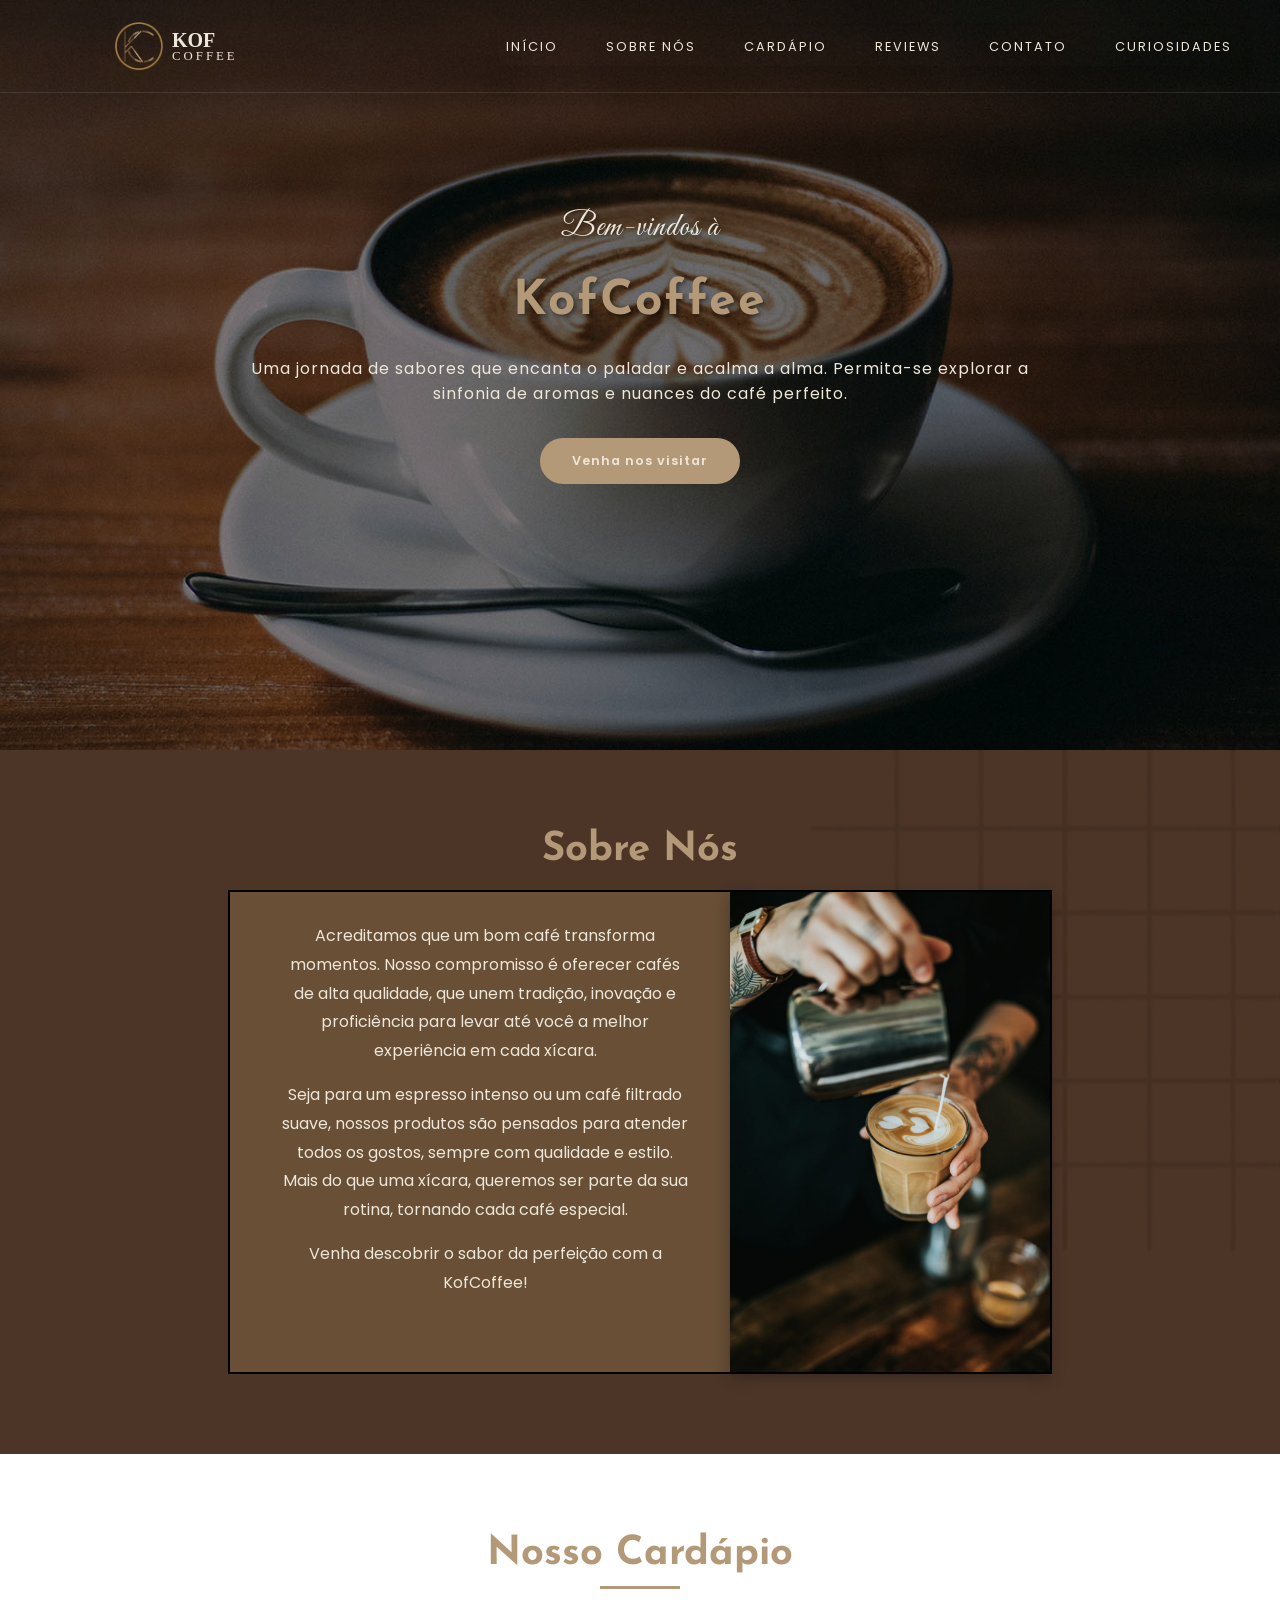
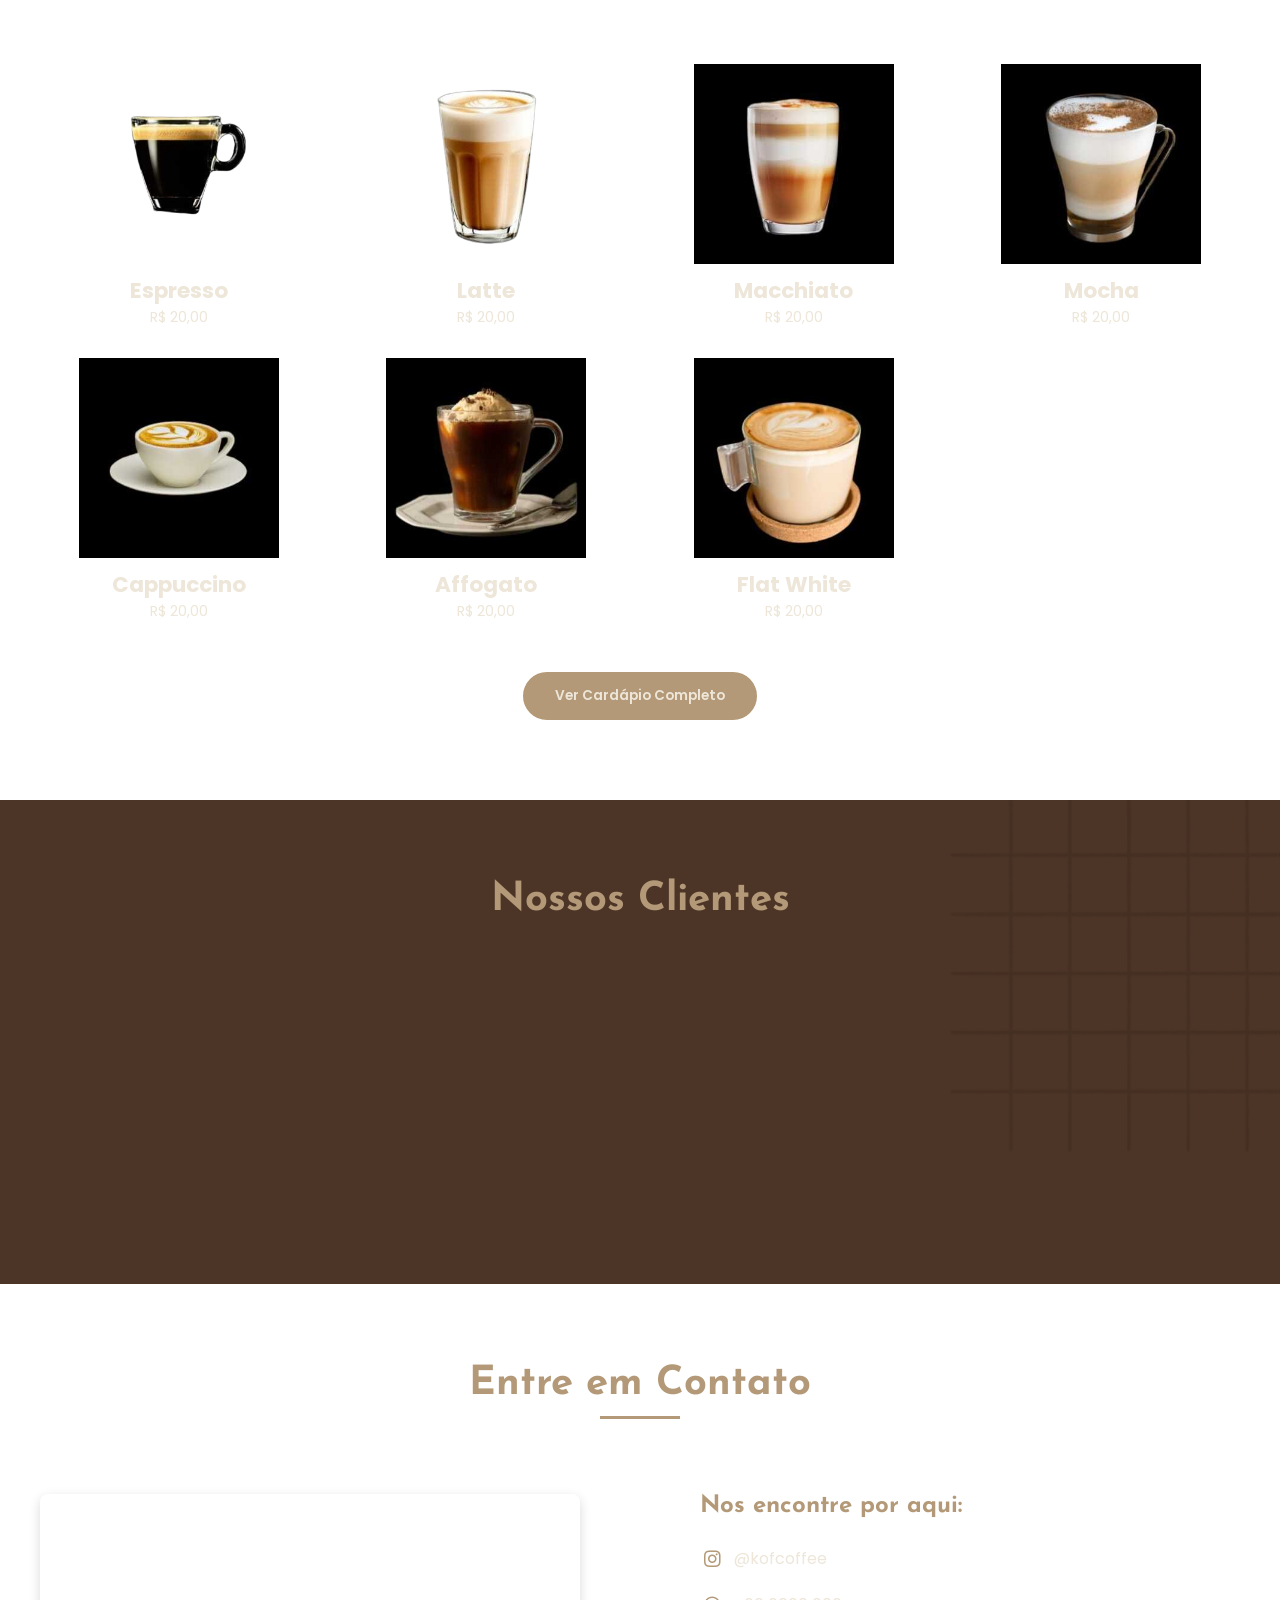
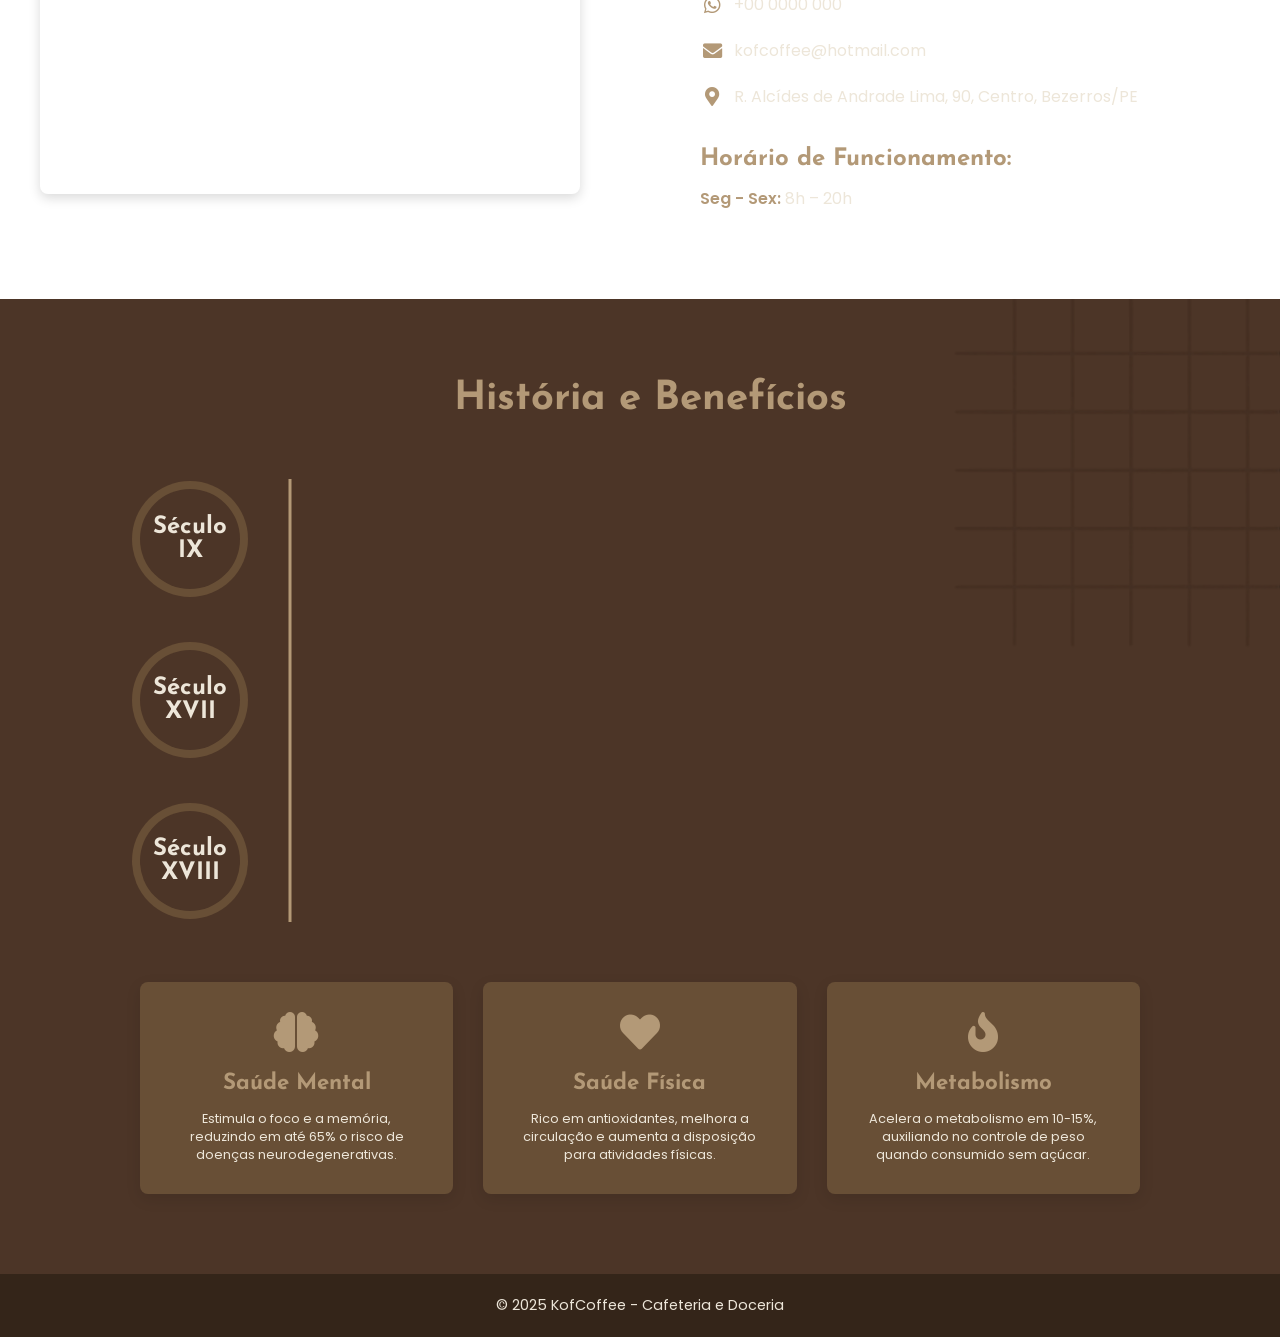
==== index.html @ 68733fdb "adicionando animações e testando imagens sem fundo no cardápio" ====
<!DOCTYPE html>
<html lang="pt-br">

<head>
    <meta charset="UTF-8">
    <meta name="viewport" content="width=device-width, initial-scale=1.0, shrink-to-fit=no">
    <meta name="description"
        content="Visite o KofCoffee e descubra cafés especiais, ambiente acolhedor e sabores únicos em cada xícara.">
    <title>KofCoffee</title>

    <link rel="stylesheet" href="assets/css/style.css">
    <link rel="shortcut icon" href="assets/img/favicon.ico" type="image/x-icon">

    <!-- fonts -->
    <link rel="preconnect" href="https://fonts.googleapis.com">
    <link rel="preconnect" href="https://fonts.gstatic.com" crossorigin>
    <link
        href="https://fonts.googleapis.com/css2?family=Great+Vibes&family=Josefin+Sans:ital,wght@0,100..700;1,100..700&family=Poppins:wght@300;400;500;600;700&display=swap"
        rel="stylesheet">

    <!-- Icones -->
    <link rel="stylesheet" href="https://cdnjs.cloudflare.com/ajax/libs/font-awesome/5.15.4/css/all.min.css">


</head>

<body>
    <header id="inicio">
        <nav class="navbar">
            <div class="container-menu">
                <div class="logo">
                    <a href="index.html">
                        <img src="assets/img/logo.png" alt="Logo KofCoffee">
                        <span class="texto-logo">
                            <strong>Kof</strong>
                            <small>Coffee</small>
                        </span>
                    </a>
                </div>

                <button class="menu-toggle">
                    <span></span>
                    <span></span>
                    <span></span>
                </button>

                <ul class="navbar-menu">
                    <li><a href="#inicio">Início</a></li>
                    <li><a href="#sobre">Sobre Nós</a></li>
                    <li><a href="#cardapio">Cardápio</a></li>
                    <li><a href="#depoimentos">Reviews</a></li>
                    <li><a href="#contato">Contato</a></li>
                    <li><a href="#curiosidades">Curiosidades</a></li>
                </ul>
            </div>
        </nav>

        <section class="welcome">
            <div class="welcome-content">
                <h1>Bem-vindos à <strong>KofCoffee</strong></h1>
                <p>Uma jornada de sabores que encanta o paladar e acalma a alma. Permita-se explorar a sinfonia de
                    aromas e nuances do café perfeito.</p>
                <a href="#contato" class="btn-visitar">Venha nos visitar</a>
            </div>
        </section>
    </header>

    <main>
        <section class="sobre" id="sobre">
            <h1>Sobre Nós</h1>
            <div class="sobre-container">
                <div class="sobre-texto">
                    <p>Acreditamos que um bom café transforma momentos. Nosso compromisso é oferecer cafés de alta qualidade, que unem tradição, inovação e proficiência para levar até você a melhor experiência em cada xícara.</p>

                    <p>Seja para um espresso intenso ou um café filtrado suave, nossos produtos são pensados para atender todos os gostos, sempre com qualidade e estilo. Mais do que uma xícara, queremos ser parte da sua rotina, tornando cada café especial.</p>
                    
                    <p>Venha descobrir o sabor da perfeição com a KofCoffee!</p>
                </div>
                <div class="sobre-imagem" data-anime="right">
                    <img src="assets/img/sobre.jpeg" alt="Café sendo servido">
                </div>
            </div>
        </section>

        <section class="cardapio" id="cardapio">
            <h1>Nosso Cardápio</h1>

            <div class="cardapio-container">
                <div class="item" data-anime="bottom">
                    <div class="item-img">
                        <img src="assets/img/espresso.png" alt="Espresso">
                    </div>
                    <div class="item-texto">
                        <h2>Espresso</h2>
                        <span class="preco">R$ 20,00</span>
                    </div>
                </div>

                <div class="item" data-anime="bottom">
                    <div class="item-img">
                        <img src="assets/img/latte.png" alt="Latte">
                    </div>
                    <div class="item-texto">
                        <h2>Latte</h2>
                        <span class="preco">R$ 20,00</span>
                    </div>
                </div>

                <div class="item" data-anime="bottom">
                    <div class="item-img">
                        <img src="assets/img/macchiato.jpeg" alt="Macchiato">
                    </div>
                    <div class="item-texto">
                        <h2>Macchiato</h2>
                        <span class="preco">R$ 20,00</span>
                    </div>
                </div>

                <div class="item" data-anime="bottom">
                    <div class="item-img">
                        <img src="assets/img/mocha.jpeg" alt="Mocha">
                    </div>
                    <div class="item-texto">
                        <h2>Mocha</h2>
                        <span class="preco">R$ 20,00</span>
                    </div>
                </div>

                <div class="item" data-anime="bottom">
                    <div class="item-img">
                        <img src="assets/img/cappuccino.jpeg" alt="Cappuccino">
                    </div>
                    <div class="item-texto">
                        <h2>Cappuccino</h2>
                        <span class="preco">R$ 20,00</span>
                    </div>
                </div>

                <div class="item" data-anime="bottom">
                    <div class="item-img">
                        <img src="assets/img/affogato.jpeg" alt="Affogato">
                    </div>
                    <div class="item-texto">
                        <h2>Affogato</h2>
                        <span class="preco">R$ 20,00</span>
                    </div>
                </div>

                <div class="item" data-anime="bottom">
                    <div class="item-img">
                        <img src="assets/img/flatWhite.jpeg" alt="Flat White">
                    </div>
                    <div class="item-texto">
                        <h2>Flat White</h2>
                        <span class="preco">R$ 20,00</span>
                    </div>
                </div>

                <div class="item" data-anime="bottom">
                    <div class="item-img">
                        <img src="assets/img/irish.jpeg" alt="Irish">
                    </div>
                    <div class="item-texto">
                        <h2>Irish</h2>
                        <span class="preco">R$ 20,00</span>
                    </div>
                </div>

            </div>
            
            <div class="ver-cardapio">
                <a href="Cardápio.pdf">Ver Cardápio Completo</a>
            </div>
        </section>

        <section class="depoimentos" id="depoimentos">
            <h1>Nossos Clientes</h1>

            <div class="depoimentos-container">
                <div class="card-depoimento" data-anime="left">
                    <p class="texto-depoimento">A Coffee Shop é meu lugar favorito para um bom café! Sempre com opções deliciosas. Recomendo muito!</p>
                    <span class="autor-depoimento">- Henrique</span>
                </div>

                <div class="card-depoimento" data-anime="left">
                    <p class="texto-depoimento">Atendimento sempre simpático e o café é simplesmente incrível. Perfeito para fazer uma pausa relaxante!</p>
                    <span class="autor-depoimento">- Dailson Ferreira</span>
                </div>

                <div class="card-depoimento" data-anime="left">
                    <p class="texto-depoimento">Café saboroso! O Cappuccino... nooooo é muito cremoso!!</p>
                    <span class="autor-depoimento">- Denilson Leite</span>
                </div>

            </div>
        </section>

        <section class="contato" id="contato">
            <h1>Entre em Contato</h1>

            <div class="contato-container">
                <div class="contato-mapa">

                    <iframe src="https://www.google.com/maps/embed?pb=!1m18!1m12!1m3!1d3948.6607227087275!2d-35.75556782618669!3d-8.236830382704266!2m3!1f0!2f0!3f0!3m2!1i1024!2i768!4f13.1!3m3!1m2!1s0x7aa253ac83d45f7%3A0x9d0a3a150b02a056!2sR.%20Alc%C3%ADdes%20de%20Andrade%20Lima%2C%2090%20-%20Centro%2C%20Bezerros%20-%20PE%2C%2055660-000!5e0!3m2!1spt-BR!2sbr!4v1745603758543!5m2!1spt-BR!2sbr" width="600" height="450" style="border:0;" allowfullscreen="" loading="lazy" referrerpolicy="no-referrer-when-downgrade"></iframe>
                </div>

                <div class="contato-info">
                    <h2>Nos encontre por aqui:</h2>
                    <div class="info-item">

                        <a href="https://instagram.com/kofcoffee" target="_blank">
                            <i class="fab fa-instagram"></i> @kofcoffee
                        </a>
                        <a href="https://wa.me/5591900000000" target="_blank">
                            <i class="fab fa-whatsapp"></i> +00 0000 000
                        </a>
                        <a href="mailto:kofcoffee@hotmail.com">
                            <i class="fas fa-envelope"></i> kofcoffee@hotmail.com
                        </a>
                        <a href="https://www.google.com/maps/place/R.+Alc%C3%ADdes+de+Andrade+Lima,+90+-+Centro,+Bezerros+-+PE,+55660-000/@-8.2368304,-35.7555678,17z/" target="_blank">
                            <i class="fas fa-map-marker-alt"></i> R. Alcídes de Andrade Lima, 90, Centro, Bezerros/PE
                        </a>
                    </div>

                    <div class="horario">
                        <h2>Horário de Funcionamento:</h2>
                        <p><strong>Seg - Sex:</strong> 8h – 20h</p>
                    </div>
                </div>
            </div>
        </section>

        <section class="curiosidades" id="curiosidades">
            <h1>História e Benefícios</h1>

            <div class="curiosidades-container">

                <div class="timeline">
                    <div class="momento">
                        <div class="ano">Século IX</div>
                        <div class="conteudo" data-anime="right">
                            <h2>Origem na Etiópia</h2>
                            <p>O café foi descoberto na Etiópia, onde começou sua jornada pelo mundo através do comércio com os árabes.</p>
                        </div>
                    </div>

                    <div class="momento">
                        <div class="ano">Século XVII</div>
                        <div class="conteudo" data-anime="right">
                            <h2>Expansão para Europa</h2>
                            <p>Após conquistar o mundo árabe, o café chegou à Europa onde se popularizou nas cafeterias.</p>
                        </div>
                    </div>

                    <div class="momento">
                        <div class="ano">Século XVIII</div>
                        <div class="conteudo" data-anime="right">
                            <h2>Chegada ao Brasil</h2>
                            <p>Tornou-se a base da economia brasileira durante o ciclo do café, moldando nossa história.</p>
                        </div>
                    </div>

                </div>

                <div class="beneficios">
                    <div class="beneficio-card">
                        <i class="fas fa-brain"></i>
                        <h2>Saúde Mental</h2>
                        <p>Estimula o foco e a memória, reduzindo em até 65% o risco de doenças neurodegenerativas.</p>
                    </div>

                    <div class="beneficio-card">
                        <i class="fas fa-heart"></i>
                        <h2>Saúde Física</h2>
                        <p>Rico em antioxidantes, melhora a circulação e aumenta a disposição para atividades físicas.</p>
                    </div>

                    <div class="beneficio-card">
                        <i class="fas fa-fire"></i>
                        <h2>Metabolismo</h2>
                        <p>Acelera o metabolismo em 10-15%, auxiliando no controle de peso quando consumido sem açúcar.</p>
                    </div>

                </div>

            </div>
        </section>
       
    </main>

    <footer>
        <div class="footer-container">
            <p>© 2025 KofCoffee - Cafeteria e Doceria</p>
        </div>
    </footer>

    <script src="assets/js/script.js"></script>
</body>

</html>
---- assets/css/style.css ----
:root {
    --cor-bg: #4C3527;
    --cor-bg2: #684f36;
    --cor-primaria: #ede6d9;
    --cor-secundaria: #b39977;

    --font-primaria: "Poppins", Arial, sans-serif;
    --font-secundaria: "Josefin Sans", sans-serif;
    --font-terciaria: "Great Vibes", cursive;

}


* {
    padding: 0;
    margin: 0;
    text-decoration: none;
    list-style: none;
}

html {
    scroll-behavior: smooth;
}

.navbar {
    position: fixed;
    top: 0;
    left: 0;
    width: 100vw;
    z-index: 1000;
    background-color: black;
    transition: all 0.3s ease;
    padding: 0.70rem 0;
}

.navbar.scrolled {
    background-color: #09070A !important;
    box-shadow: 0 2px 10px rgba(0, 0, 0, 0.1);
}

.logo {
    margin-left: 5vw;
}


.logo img {
    max-height: 50px;
    height: auto;
    width: auto;
    padding-left: 10px;
}

.logo a {
    display: flex;
    align-items: center;
    gap: 0.5rem;
    color: var(--cor-primaria);
    font-family: inherit;
}

.texto-logo {
    display: flex;
    flex-direction: column;
    line-height: 1;
    text-transform: uppercase;
}

.texto-logo strong {
    font-size: 1.25rem;
    font-weight: 600;
    color: var(--cor-primaria);
}

.texto-logo small {
    font-size: 0.80rem;
    font-weight: 300;
    letter-spacing: 3px;
}


.container-menu {
    max-width: 1200px;
    margin: 0 auto;
    display: flex;
    flex-wrap: wrap;
    align-items: center;
    justify-content: space-between;
    width: 100%;

}

.navbar-menu {
    display: none;
    flex-direction: column;
    gap: 1rem;
    width: 100%;
    justify-content: center;
    align-items: center;
    position: absolute;
    top: 100%;
    left: 0;
    background-color: #09070A;
    z-index: 1000;
    padding: 20px 0;
    margin-top: 0;
    box-shadow: 0 10px 15px rgba(0, 0, 0, 0.1);
    max-height: 0;
    overflow: hidden;
    transition: max-height 0.5s ease, opacity 0.3s ease;
    opacity: 0;
}

.navbar-menu a {
    padding: 8px;
    color: var(--cor-primaria);
    font-size: 0.80rem;
    font-weight: 400;
    transition: color 0.3s ease;
    font-family: var(--font-primaria);
    text-transform: uppercase;
    letter-spacing: 2px;
}

.navbar-menu li {
    padding-top: .5rem;
    padding-bottom: .5rem;
}

.navbar-menu a:hover {
    color: var(--cor-secundaria);
}


.navbar-menu.open {
    display: flex;
    padding-top: 15px;
    max-height: 500px;
    opacity: 1;
}

.menu-toggle {
    background: none;
    border: none;
    color: var(--cor-primaria);
    font-size: 1.5rem;
    cursor: pointer;
    display: block;
    z-index: 10;
    margin-right: 5vw;
    transition: transform 0.3s ease;
}

.menu-toggle span {
    display: block;
    width: 24px;
    height: 2px;
    margin: 5px 9px 5px 0px;
    background-color: var(--cor-primaria);
    transition: all 0.3s ease;
}



.menu-toggle.active {
    transform: rotate(90deg);
}


.menu-toggle.active span:nth-child(1) {
    transform: rotate(45deg) translate(5px, 5px);
}

.menu-toggle.active span:nth-child(2) {
    opacity: 0;
}

.menu-toggle.active span:nth-child(3) {
    transform: rotate(-45deg) translate(7px, -6px);
}




@media (min-width: 992px) {
    .navbar {
        background-color: transparent;
        border-bottom: 1px solid rgba(255, 255, 255, 0.1);
    }

    .navbar-menu {
        display: flex !important;
        flex-direction: row;
        gap: 2rem;
        margin-top: 0;
        width: auto;
        position: static;
        height: auto;
        background-color: transparent;
        opacity: 1;
        background-color: transparent;
    }

    .container-menu {
        flex-direction: row;
    }

    .logo img {
        padding: 10px 0px 10px 10px;
    }

    .menu-toggle {
        display: none;
    }

}






/* Header */


header {
    background: linear-gradient(rgba(0, 0, 0, 0.5), rgba(0, 0, 0, 0.5)), url(../img/header.jpg) no-repeat center 30%/cover;
    background-attachment: fixed;
    height: 100vh;
    max-height: 750px;
    position: relative;
    overflow: hidden;
}

.welcome {
    display: flex;
    flex: 1;
    align-items: center;
    justify-content: center;
    text-align: center;
    color: var(--cor-primaria);
    margin-top: 12rem;
    max-width: 100%;
    overflow-x: hidden;
}

.welcome-content {
    max-width: 800px;
    width: 100%;
    letter-spacing: 1px;
    padding: 0 20px;
}

.welcome h1 {
    font-size: 2rem;
    text-shadow: 2px 2px 4px rgba(0, 0, 0, 0.5);
    font-family: var(--font-terciaria);
    font-weight: 400;
}

.welcome h1 strong {
    display: block;
    font-size: 3rem;
    padding: 30px 0;
    font-family: var(--font-secundaria);
    font-weight: 700;
    letter-spacing: 2px;
    color: var(--cor-secundaria);
}

.welcome p {
    font-size: 0.8rem;
    font-family: var(--font-primaria);
    font-weight: 400;
    margin-bottom: 2rem;
}

.btn-visitar {
    display: inline-block;
    background-color: var(--cor-secundaria);
    color: var(--cor-primaria);
    padding: 12px 30px;
    border-radius: 30px;
    font-weight: 600;
    transition: all 0.3s;
    border: 2px solid var(--cor-secundaria);
    font-family: var(--font-primaria);
    font-size: 0.8rem;
}

.btn-visitar:hover {
    background-color: transparent;
}



@media (min-width: 992px) {
    .welcome {
        margin-top: 13rem;
    }

    .welcome p {
        font-size: 1rem;
    }
}





/* Sobre */


.sobre {
    background-color: var(--cor-bg);
    padding: 40px 0 0 0;
    position: relative;
    overflow: hidden;
}

.sobre::before {
    content: "";
    position: absolute;
    top: 0;
    right: 0;
    width: 100%;
    height: 30%;
    background: url(../img/bg-sob.png) no-repeat right top/contain;
    background-size: cover;
    opacity: 0.2;
    z-index: 0;
}

.sobre-container {
    width: 100%;
    margin: 0 auto;
    padding: 0;
    display: flex;
    flex-direction: column;
    position: relative;
    z-index: 1;
    background-color: var(--cor-bg2);
}

.sobre-texto {
    order: 2;
    padding: 30px 20px;
    color: var(--cor-primaria);
    text-align: start;
}

.sobre h1 {
    font-family: var(--font-secundaria);
    font-size: 2.5rem;
    color: var(--cor-secundaria);
    margin-bottom: 20px;
    text-align: start;
    padding-left: 20px;
}

.sobre-texto p {
    font-family: var(--font-primaria);
    line-height: 1.8;
    margin-bottom: 15px;
}

.sobre-imagem {
    order: 1;
    margin-bottom: 20px;
    width: 100vw;
    flex: 0 0 auto;
}

.sobre-imagem img {
    width: 100%;
    max-height: 200px;
    object-fit: cover;
    border-radius: 5px;
    display: block;
    box-shadow: 0 5px 15px rgba(0, 0, 0, 0.3);
}


@media (min-width: 768px) {
    .sobre {
        padding: 80px 0;
    }

    .sobre::before {
        width: 70%;
        height: 100%;
    }

    .sobre-container {
        max-width: 800px;
        min-height: 400px;
        padding: 0 0 0 20px;
        flex-direction: row;
        align-items: stretch;
        border: 2px solid black;
    }

    .sobre-texto {
        flex: 1;
        order: initial;
        padding: 30px;
        padding-right: 40px;
        text-align: center;
    }

    .sobre h1 {
        text-align: center;
        padding-left: 0;
    }

    .sobre-imagem {
        flex: 0 1 320px;
        order: initial;
        margin-bottom: 0;
        width: auto;
        align-self: stretch;
        height: 100%;
    }

    .sobre-imagem img {
        max-width: 100%;
        height: 100%;
        max-height: none;
        border-radius: 0;
    }
}


@media (max-width: 390px) {
    .sobre::before {
        max-width: 100%;
        height: 15%;
    }

    .sobre h1 {
        font-size: 2.2rem;
    }
}


@media (max-width: 300px) {
    .sobre {
        padding: 40px 0;
    }

    .sobre::before {
        display: none;
    }

    .sobre h1 {
        text-align: center;
    }
}






/* Cardápio */

.cardapio {
    background: url(../img/bg_4.jpg) no-repeat center center;
    background-size: cover;
    padding: 40px 20px;
    overflow: hidden;
    color: var(--cor-primaria);
}

.cardapio h1 {
    font-family: var(--font-secundaria);
    font-size: 2.5rem;
    color: var(--cor-secundaria);
    text-align: center;
    margin-bottom: 30px;
    position: relative;
}

.cardapio h1::after {
    content: '';
    position: absolute;
    bottom: -15px;
    left: 50%;
    transform: translateX(-50%);
    width: 80px;
    height: 3px;
    background-color: var(--cor-secundaria);
}

.cardapio-container {
    width: 100%;
    margin: 0 auto;
    display: grid;
    grid-template-columns: 1fr 1fr;
    gap: 15px;
    padding: 20px 0 0 0;
}

.item {
    margin: 0 auto;
}

.item-img {
    height: 150px;
    overflow: hidden;
    aspect-ratio: 1/1;
    margin-bottom: 10px;
}

.item-img img {
    width: 100%;
    height: 100%;
    object-fit: cover;
}

.item-texto {
    font-family: var(--font-primaria);
    font-size: 0.9rem;
    text-align: center;
}

.ver-cardapio {
    text-align: center;
    margin-top: 30px;
}

.ver-cardapio a {
    display: inline-block;
    background-color: var(--cor-secundaria);
    color: var(--cor-primaria);
    padding: 10px 25px;
    border-radius: 30px;
    font-weight: 600;
    border: 2px solid var(--cor-secundaria);
    font-family: var(--font-primaria);
    font-size: 0.85rem;
    text-decoration: none;
}

.item:nth-child(n+7) {
    display: none;
}





@media (max-width: 390px) {

    .cardapio h1 {
        font-size: 2.2rem;
    }
}


@media (max-width: 374px) {
    .item:nth-child(n+5) {
        display: none;
    }

    .cardapio-container {
        grid-template-columns: repeat(auto-fit, minmax(150px, 1fr));
    }
}


@media (min-width: 480px) {
    .ver-cardapio a {
        padding: 12px 30px;
        font-size: 0.85rem;
    }
}


@media (min-width: 680px) {
    .item:nth-child(n+7) {
        display: block;
    }

    .cardapio-container {
        grid-template-columns: repeat(auto-fit, minmax(200px, 1fr));
        gap: 20px;
        padding-top: 30px;
    }
}


@media (min-width: 768px) {
    .cardapio {
        padding: 80px 0;
        background-attachment: fixed;
    }

    .cardapio h1 {
        margin-bottom: 50px;
    }

    .cardapio-container {
        max-width: 1200px;
        grid-template-columns: repeat(auto-fit, minmax(250px, 1fr));
        gap: 30px;
        padding-top: 40px;
    }

    .item-img {
        height: 200px;
    }


    .item-img img {
        transition: transform 0.5s ease;
    }

    .item:hover .item-img img {
        transform: scale(1.05);
    }

    .ver-cardapio {
        margin-top: 50px;
    }

    .ver-cardapio a {
        transition: all 0.3s;
    }

    .ver-cardapio a:hover {
        background-color: transparent;
        color: var(--cor-secundaria);
    }
}







/* Depoimentos */


.depoimentos {
    background-color: var(--cor-bg);
    padding: 40px 0 20px 0;
    position: relative;
    overflow: hidden;
}

.depoimentos::before {
    content: "";
    position: absolute;
    top: 0;
    right: 0;
    width: 100%;
    height: 30%;
    background: url(../img/bg-sob.png) no-repeat right top/contain;
    background-size: cover;
    opacity: 0.2;
    z-index: 0;
}


.depoimentos h1 {
    font-family: var(--font-secundaria);
    font-size: 2.5rem;
    color: var(--cor-secundaria);
    text-align: start;
    margin-bottom: 10px;
    padding-left: 20px;
}

.depoimentos-container {
    display: grid;
    grid-template-columns: 1fr;
    margin: 0 auto;
    max-width: 90%;
    gap: 15px;
    font-family: var(--font-primaria);
    color: var(--cor-primaria);
}

.card-depoimento {
    background-color: var(--cor-bg2);
    border-radius: 8px;
    padding: 20px;
    margin-bottom: 15px;
    box-shadow: 0 3px 10px rgba(0, 0, 0, 0.1);
    width: 90%;
    text-align: left;
    display: flex;
    flex-direction: column;
    justify-content: space-between;
    position: relative;
    border-left: 4px solid var(--cor-secundaria);
}


.card-depoimento::before {
    content: '"';
    position: absolute;
    top: 10px;
    left: 2px;
    font-family: serif;
    font-size: 3rem;
    color: var(--cor-secundaria);
    opacity: 0.3;
    z-index: 0;
}

.texto-depoimento {
    line-height: 1.6;
    margin-bottom: 15px;
    font-size: 0.9rem;
}

.autor-depoimento {
    display: block;
    font-size: 0.9rem;
    text-align: right;
}



@media (min-width: 768px) {
    .depoimentos {
        padding: 80px 0 40px 0;
    }

    .depoimentos::before {
        width: 70%;
        height: 100%;
    }

    .depoimentos h1 {
        text-align: center;
        padding-left: 0;
        margin-bottom: 20px;
    }

    .depoimentos-container {
        grid-template-columns: repeat(auto-fit, minmax(250px, 1fr));
        justify-content: center;
        gap: 30px;
        max-width: 1200px;
        width: 90%;
        margin: 0 auto;
        padding-top: 40px;
    }

    .card-depoimento {
        max-width: 250px;
        transition: transform 0.3s ease;
    }

    .card-depoimento:hover {
        transform: translateY(-10px);
        box-shadow: 0 10px 20px rgba(0, 0, 0, 0.15);
    }

    .texto-depoimento {
        font-size: 1.2rem;
        line-height: 1.8;
    }

}


@media (max-width: 900px) {
    .depoimentos::before {
        max-width: 100%;
        height: 75%;
    }

}

@media (max-width: 600px) {
    .depoimentos::before {
        max-width: 100%;
        height: 55%;
    }

}


@media (max-width: 390px) {
    .depoimentos::before {
        max-width: 100%;
        height: 15%;
    }

    .depoimentos h1 {
        font-size: 2.2rem;
    }
}


@media (max-width: 300px) {
    .depoimentos {
        padding: 40px 0;
    }

    .depoimentos::before {
        display: none;
    }

    .depoimentos h1 {
        text-align: center;
    }
}







/* Contatos */

.contato {
    background: url(../img/bg_4.jpg) no-repeat center center;
    background-size: cover;
    padding: 40px 20px;
    overflow: hidden;
    color: var(--cor-primaria);
}

.contato h1 {
    font-family: var(--font-secundaria);
    font-size: 2.5rem;
    color: var(--cor-secundaria);
    text-align: center;
    margin-bottom: 30px;
    position: relative;
}

.contato h1::after {
    content: '';
    position: absolute;
    bottom: -15px;
    left: 50%;
    transform: translateX(-50%);
    width: 80px;
    height: 3px;
    background-color: var(--cor-secundaria);
}

.contato-container {
    max-width: 1200px;
    margin: 0 auto;
    padding-top: 50px;
    display: flex;
    flex-direction: column;
}

.contato-mapa {
    order: 2;
    margin-top: 30px;
    height: 250px;
    border-radius: 8px;
    overflow: hidden;
    box-shadow: 0 4px 12px rgba(0, 0, 0, 0.15);
}

.contato-mapa iframe {
    width: 100%;
    height: 100%;
    border: none;
}

.contato-info h2 {
    font-family: var(--font-secundaria);
    font-size: 1.5rem;
    color: var(--cor-secundaria);
    margin-bottom: 20px;
}


.info-item {
    display: flex;
    flex-direction: column;
    gap: 15px;
    margin-bottom: 30px;
}

.info-item a {
    color: var(--cor-primaria);
    font-family: var(--font-primaria);
    padding: 8px 12px 8px 0;
    display: flex;
    width: max-content;
    align-items: center;
    gap: 10px;
    transition: all 0.3s ease;
}

.info-item a:hover {
    color: var(--cor-secundaria);
    transform: translateX(5px);
}

.info-item .fab,
.info-item .fas {
    font-size: 1.2rem;
    color: var(--cor-secundaria);
    width: 24px;
    text-align: center;
    transition: transform 0.3s;
}

.info-item a:hover .fab,
.info-item a:hover .fas {
    transform: scale(1.2);
}

.info-item a[href*="maps"] {
    white-space: normal;
    max-width: 100%;
    word-break: break-word;
    align-items: flex-start;
}

.info-item a[href*="maps"] i {
    margin-top: 3px;
}


.horario {
    font-family: var(--font-primaria);
}

.horario h2 {
    font-family: var(--font-secundaria);
    font-size: 1.5rem;
    color: var(--cor-secundaria);
    margin-bottom: 15px;
}

.horario p {
    margin-bottom: 8px;
}

.horario strong {
    color: var(--cor-secundaria);
    font-weight: 600;
}




@media (min-width: 768px) {
    .contato {
        padding: 80px 20px;
        background-attachment: fixed;

    }

    .contato h1 {
        margin-bottom: 40px;
    }

    .contato-container {
        flex-direction: row;
        gap: 40px;
    }

    .contato-mapa {
        order: 1;
        flex: 1;
        height: 300px;
        margin-top: 0;
    }

    .contato-info {
        order: 2;
        flex: 1;
        margin-left: 80px;
    }

    .info-item {
        gap: 5px;
        padding-bottom: 30px;
        margin-bottom: 0;
    }
}


@media (max-width: 960px) {
    .contato-info {
        margin-left: 30px;
    }
}

@media (max-width: 390px) {

    .contato h1 {
        font-size: 2.2rem;
    }
}










/* Curiosidades */

.curiosidades {
    background-color: var(--cor-bg);
    font-family: var(--font-primaria);
    color: var(--cor-primaria);
    padding: 40px 0 20px 0;
    position: relative;
    overflow: hidden;
}

.curiosidades::before {
    content: "";
    position: absolute;
    top: 0;
    right: 0;
    width: 100%;
    height: 30%;
    background: url(../img/bg-sob.png) no-repeat right top/contain;
    background-size: cover;
    opacity: 0.2;
    z-index: 0;
}


.curiosidades h1 {
    font-family: var(--font-secundaria);
    font-size: 2.5rem;
    color: var(--cor-secundaria);
    text-align: start;
    margin-bottom: 20px;
    padding-left: 20px;
}


.curiosidades-container {
    max-width: 1200px;
    margin: 0 auto;
}



.timeline {
    position: relative;
    margin-bottom: 50px;
    padding-left: 30px;
}

.timeline::before {
    content: "";
    position: absolute;
    top: 0;
    left: 10px;
    width: 3px;
    height: 100%;
    background: var(--cor-secundaria);
}

.momento {
    position: relative;
    margin-bottom: 30px;
}

.ano {
    width: 70px;
    height: 70px;
    background: transparent;
    color: var(--cor-primaria);
    border-radius: 50%;
    display: flex;
    align-items: center;
    justify-content: center;
    font-family: var(--font-secundaria);
    font-size: 1.1rem;
    font-weight: 400;
    position: absolute;
    left: -20px;
    top: 0;
    z-index: 2;
}

.conteudo {
    background: var(--cor-bg2);
    padding: 20px;
    border-radius: 8px;
    box-shadow: 0 3px 10px rgba(0, 0, 0, 0.08);
    margin-left: 40px;
    width: 70%;
}

.conteudo h2 {
    color: var(--cor-secundaria);
    font-family: var(--font-secundaria);
    margin-bottom: 10px;
    font-size: 1.3rem;
}


.beneficios {
    display: grid;
    grid-template-columns: 1fr;
    gap: 20px;
}

.beneficio-card {
    background: var(--cor-bg2);
    padding: 25px 20px;
    border-radius: 8px;
    text-align: center;
    box-shadow: 0 3px 10px rgba(0, 0, 0, 0.08);
}

.beneficio-card i {
    font-size: 2rem;
    color: var(--cor-secundaria);
    margin-bottom: 15px;
}

.beneficio-card h2 {
    color: var(--cor-secundaria);
    font-family: var(--font-secundaria);
    margin-bottom: 10px;
    font-size: 1.4rem;
}

.beneficio-card p {
    font-size: .8rem;
}


@media (min-width: 768px) {
    .curiosidades {
        padding: 80px 40px;
    }

    .curiosidades::before {
        width: 40%;
        height: 50%;
    }

    .curiosidades h1 {
        margin-bottom: 60px;
        text-align: center;
    }


    .timeline {
        max-width: 1000px;
        margin: 60px auto;
        padding-left: 0;
    }

    .timeline::before {
        left: 15%;
        transform: translateX(-50%);
    }


    .momento {
        width: 100%;
        display: flex;
        justify-content: flex-start;
        margin-bottom: 40px;
    }


    .ano {
        width: 100px;
        height: 100px;
        position: static;
        box-shadow: 0 0 0 8px var(--cor-bg2);
        background: var(--cor-bg);
        color: var(--cor-primaria);
        border-radius: 50%;
        text-align: center;
        font-size: 1.5rem;
        font-weight: 700;
        margin-left: 0;
        margin-top: 10px;
    }

    .conteudo {
        width: 70%;
        margin: 0;
        margin-left: 10%;
    }


    .conteudo h2 {
        color: var(--cor-secundaria);
        font-family: var(--font-secundaria);
        margin-bottom: 10px;
    }

    .beneficios {
        display: grid;
        grid-template-columns: repeat(auto-fit, minmax(300px, 1fr));
        gap: 30px;
        max-width: 1000px;
        margin: 0 auto;
    }

    .beneficio-card {
        background: var(--cor-bg2);
        padding: 30px;
        border-radius: 8px;
        text-align: center;
        box-shadow: 0 5px 15px rgba(0, 0, 0, 0.1);
        transition: transform 0.3s;
    }

    .beneficio-card:hover {
        transform: translateY(-10px);
    }

    .beneficio-card i {
        font-size: 2.5rem;
        color: var(--cor-secundaria);
        margin-bottom: 20px;
    }

    .beneficio-card h2 {
        color: var(--cor-secundaria);
        font-family: var(--font-secundaria);
        margin-bottom: 15px;
    }

}


@media (max-width: 590px) {
    .curiosidades::before {
        max-width: 80%;
        height: 25%;
    }

}

@media (max-width: 415px) {
    .curiosidades::before {
        max-width: 80%;
        height: 15%;
    }

}

@media (max-width: 390px) {

    .curiosidades h1 {
        font-size: 2.2rem;
    }
}


@media (max-width: 300px) {

    .curiosidades::before {
        display: none;
    }

    .curiosidades h1 {
        text-align: center;
    }
}




/* Footer */

footer {
    background-color: #342519;
    padding: 20px;
    text-align: center;
}

.footer-container p {
    font-family: var(--font-primaria);
    color: var(--cor-primaria);
    font-size: 0.9rem;
    line-height: 1.6;
    margin: 0;
}







/* ANIMAÇÕES PARA ITENS */
[data-anime] {
    opacity: 0;
    transition: transform 0.4s ease, opacity 0.4s ease;
}

[data-anime="left"] {
    transform: translateX(-50px);
}

[data-anime="right"] {
    transform: translateX(50px);
}

[data-anime="top"] {
    transform: translateY(-50px);
}

[data-anime="bottom"] {
    transform: translateY(50px);
}

[data-anime].animate {
    opacity: 1;
    transform: translate(0, 0) !important;
}
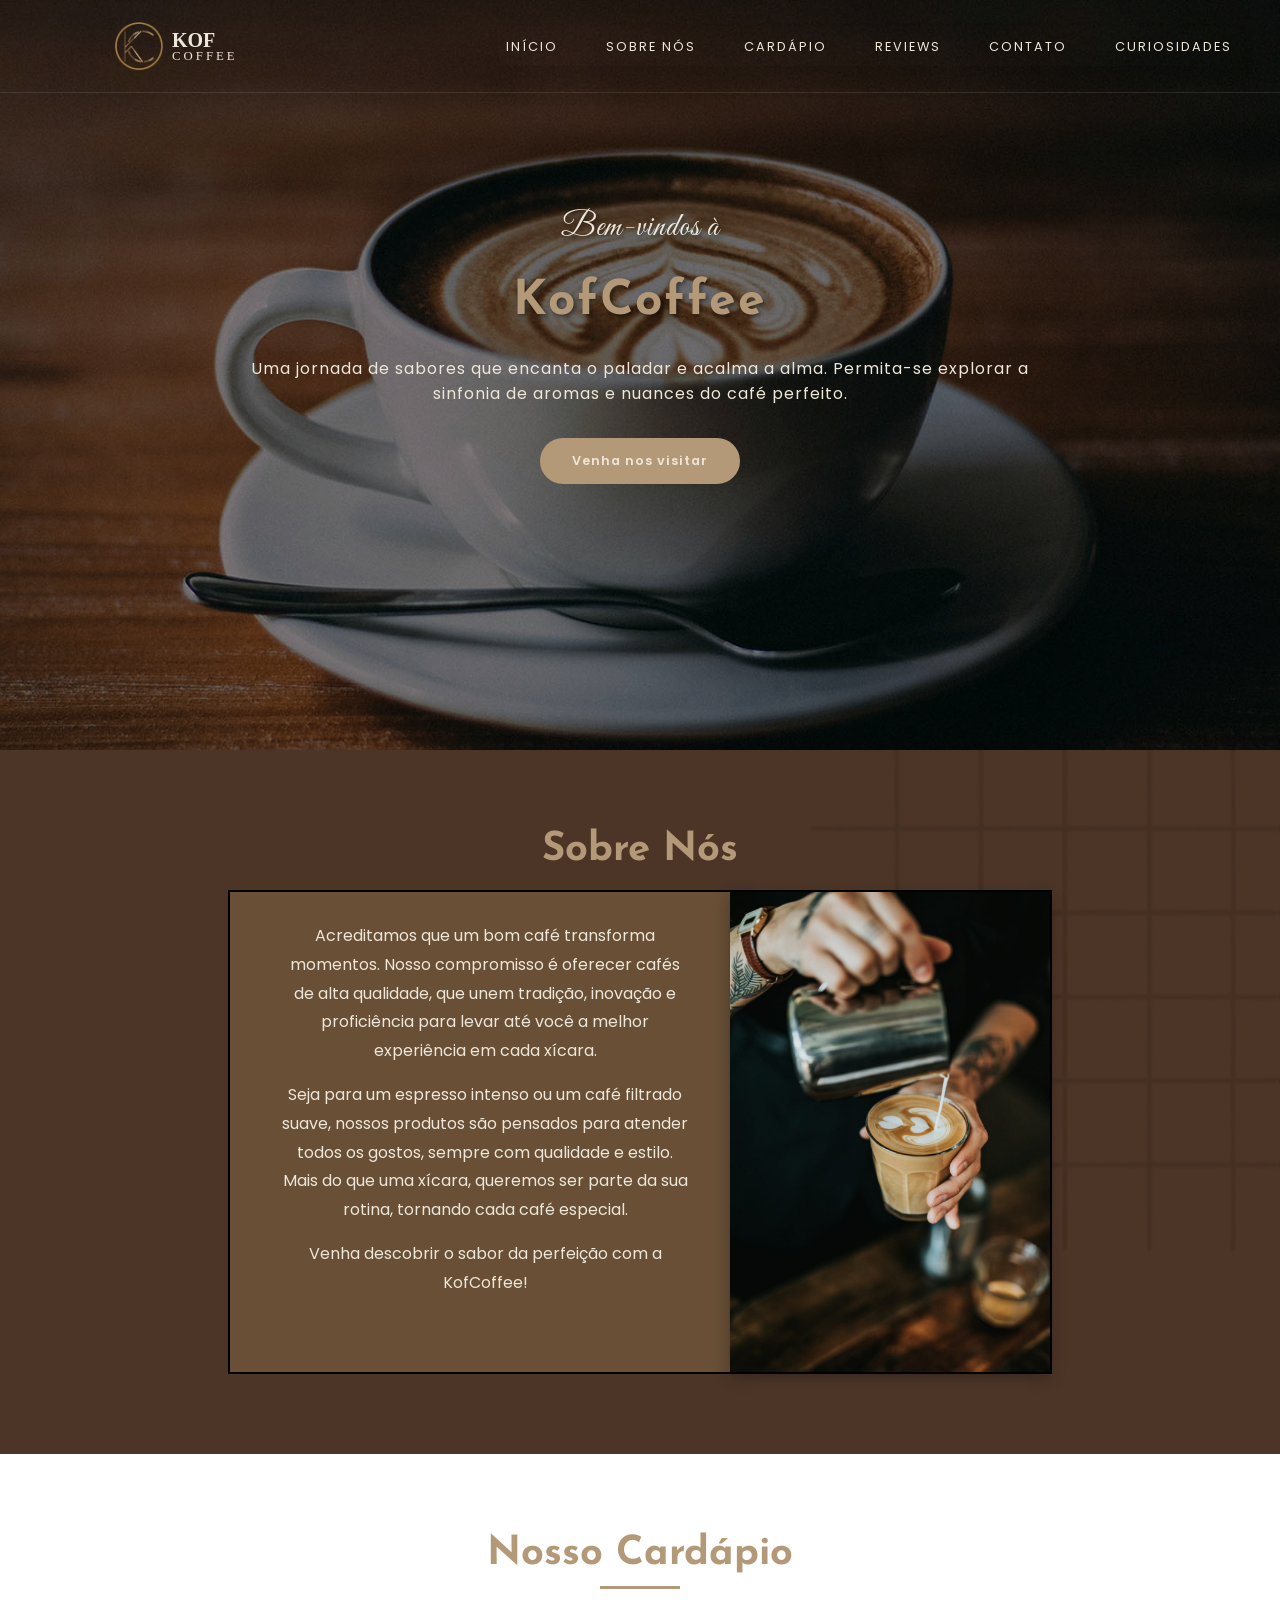
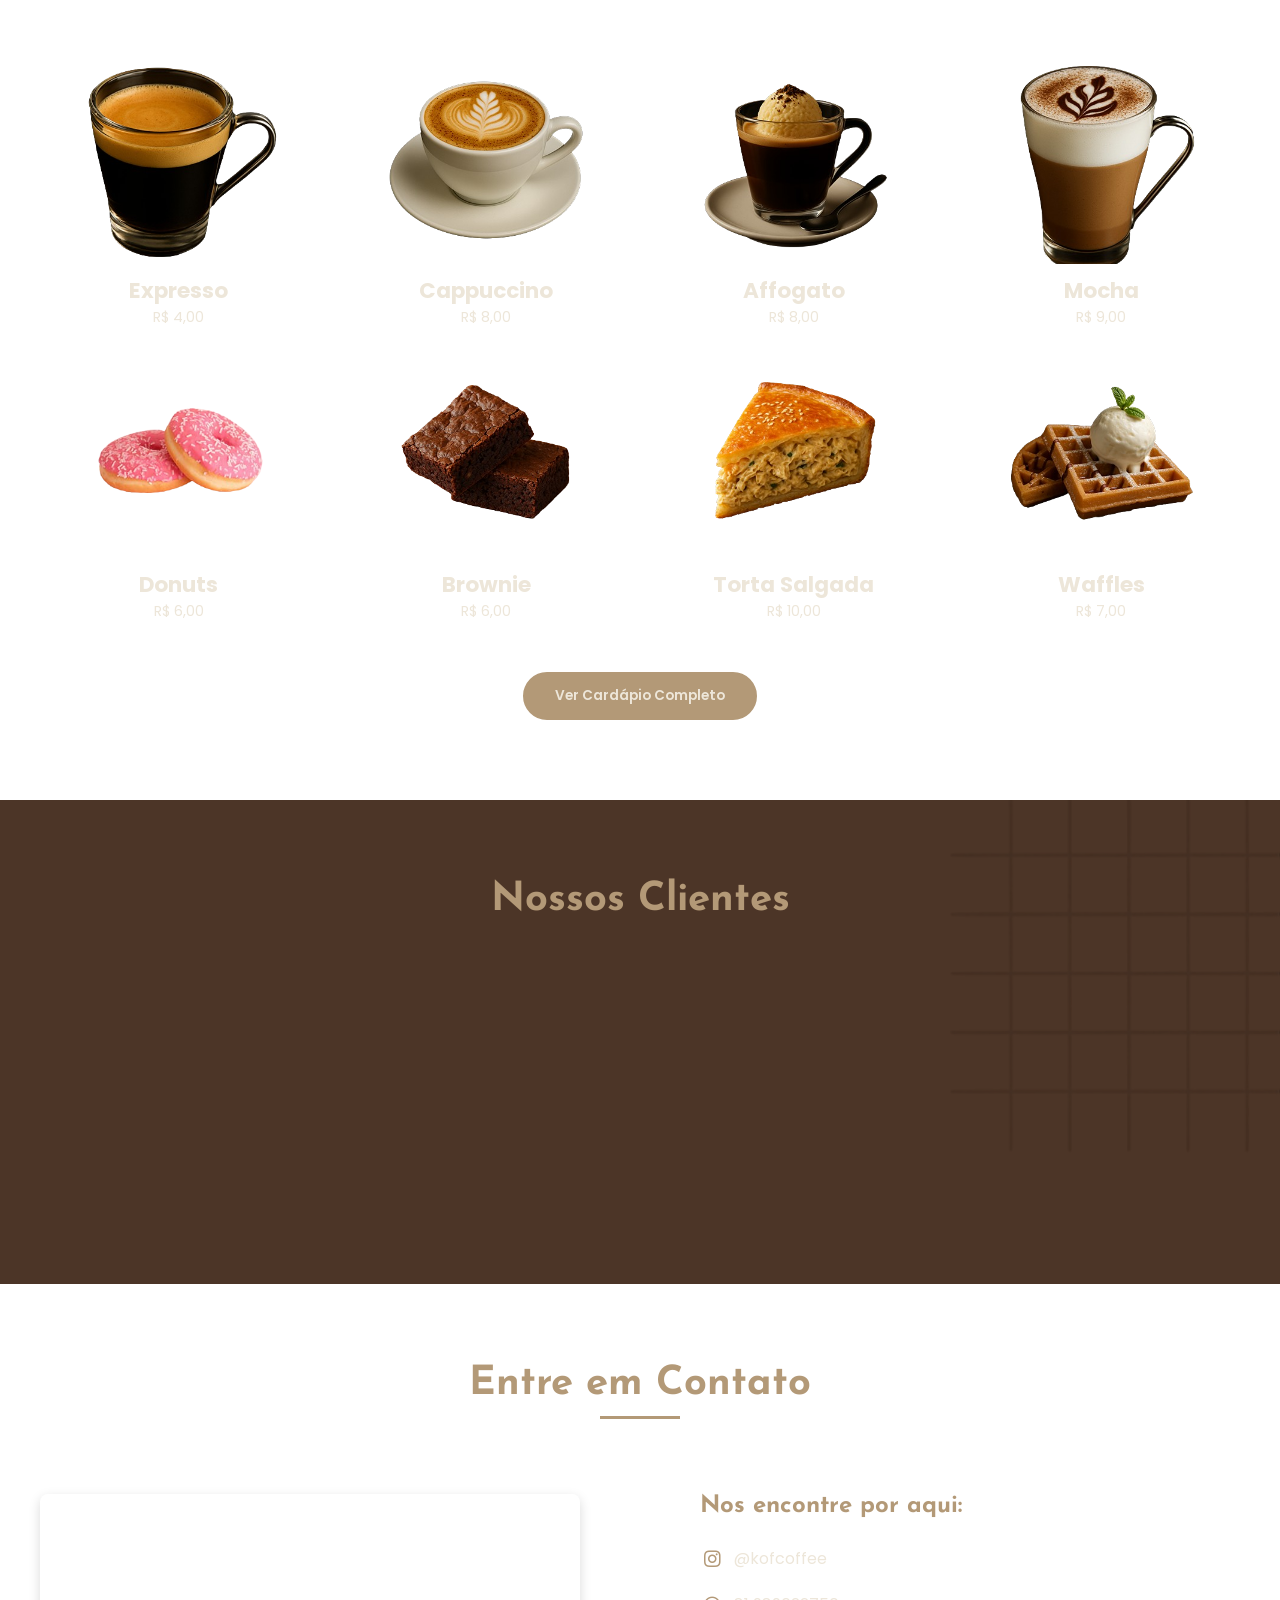
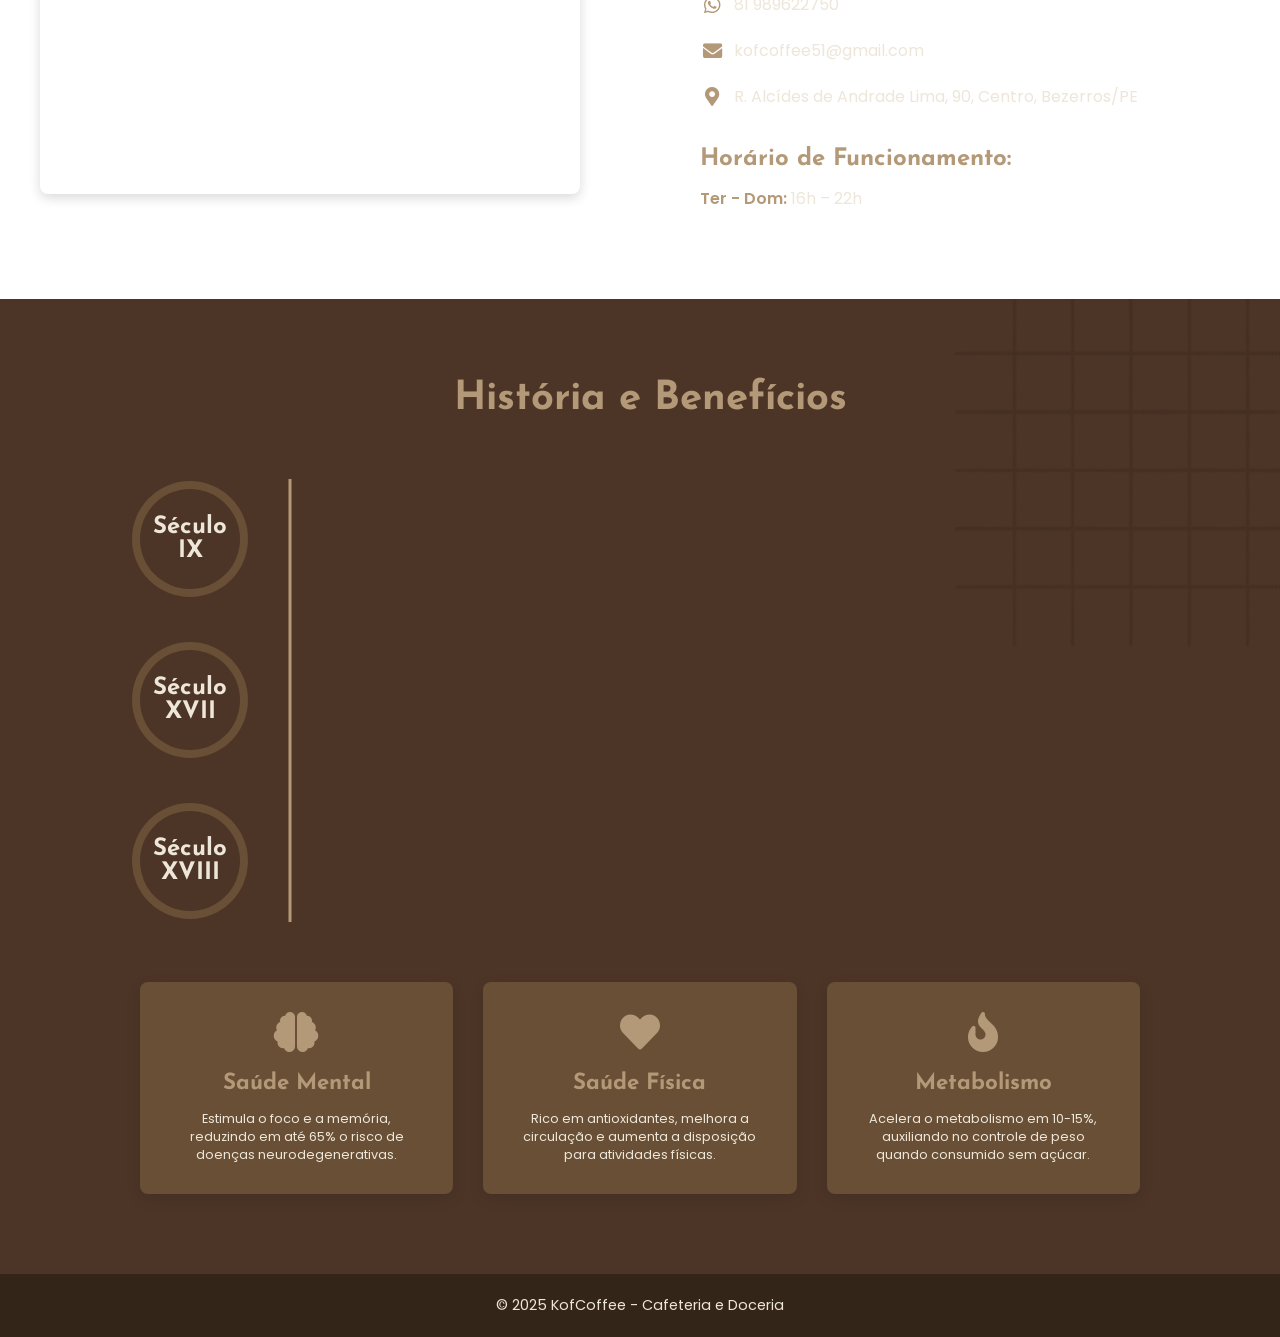
==== commit 71af9e27: "att no cardápio e nos contatos" ====
--- a/index.html
+++ b/index.html
@@ -88,88 +88,88 @@
             <div class="cardapio-container">
                 <div class="item" data-anime="bottom">
                     <div class="item-img">
-                        <img src="assets/img/espresso.png" alt="Espresso">
-                    </div>
-                    <div class="item-texto">
-                        <h2>Espresso</h2>
-                        <span class="preco">R$ 20,00</span>
-                    </div>
-                </div>
-
-                <div class="item" data-anime="bottom">
-                    <div class="item-img">
-                        <img src="assets/img/latte.png" alt="Latte">
-                    </div>
-                    <div class="item-texto">
-                        <h2>Latte</h2>
-                        <span class="preco">R$ 20,00</span>
-                    </div>
-                </div>
-
-                <div class="item" data-anime="bottom">
-                    <div class="item-img">
-                        <img src="assets/img/macchiato.jpeg" alt="Macchiato">
-                    </div>
-                    <div class="item-texto">
-                        <h2>Macchiato</h2>
-                        <span class="preco">R$ 20,00</span>
-                    </div>
-                </div>
-
-                <div class="item" data-anime="bottom">
-                    <div class="item-img">
-                        <img src="assets/img/mocha.jpeg" alt="Mocha">
+                        <img src="assets/img/expresso.png" alt="Expresso">
+                    </div>
+                    <div class="item-texto">
+                        <h2>Expresso</h2>
+                        <span class="preco">R$ 4,00</span>
+                    </div>
+                </div>
+
+                <div class="item" data-anime="bottom">
+                    <div class="item-img">
+                        <img src="assets/img/cappuccino.png" alt="Cappuccino">
+                    </div>
+                    <div class="item-texto">
+                        <h2>Cappuccino</h2>
+                        <span class="preco">R$ 8,00</span>
+                    </div>
+                </div>
+
+                <div class="item" data-anime="bottom">
+                    <div class="item-img">
+                        <img src="assets/img/affogato.png" alt="Affogato">
+                    </div>
+                    <div class="item-texto">
+                        <h2>Affogato</h2>
+                        <span class="preco">R$ 8,00</span>
+                    </div>
+                </div>
+
+                <div class="item" data-anime="bottom">
+                    <div class="item-img">
+                        <img src="assets/img/mocha.png" alt="Mocha">
                     </div>
                     <div class="item-texto">
                         <h2>Mocha</h2>
-                        <span class="preco">R$ 20,00</span>
-                    </div>
-                </div>
-
-                <div class="item" data-anime="bottom">
-                    <div class="item-img">
-                        <img src="assets/img/cappuccino.jpeg" alt="Cappuccino">
-                    </div>
-                    <div class="item-texto">
-                        <h2>Cappuccino</h2>
-                        <span class="preco">R$ 20,00</span>
-                    </div>
-                </div>
-
-                <div class="item" data-anime="bottom">
-                    <div class="item-img">
-                        <img src="assets/img/affogato.jpeg" alt="Affogato">
-                    </div>
-                    <div class="item-texto">
-                        <h2>Affogato</h2>
-                        <span class="preco">R$ 20,00</span>
-                    </div>
-                </div>
-
-                <div class="item" data-anime="bottom">
-                    <div class="item-img">
-                        <img src="assets/img/flatWhite.jpeg" alt="Flat White">
-                    </div>
-                    <div class="item-texto">
-                        <h2>Flat White</h2>
-                        <span class="preco">R$ 20,00</span>
-                    </div>
-                </div>
-
-                <div class="item" data-anime="bottom">
-                    <div class="item-img">
-                        <img src="assets/img/irish.jpeg" alt="Irish">
-                    </div>
-                    <div class="item-texto">
-                        <h2>Irish</h2>
-                        <span class="preco">R$ 20,00</span>
+                        <span class="preco">R$ 9,00</span>
+                    </div>
+                </div>
+
+                <div class="item" data-anime="bottom">
+                    <div class="item-img">
+                        <img src="assets/img/Donuts.png" alt="Donuts">
+                    </div>
+                    <div class="item-texto">
+                        <h2>Donuts</h2>
+                        <span class="preco">R$ 6,00</span>
+                    </div>
+                </div>
+
+                <div class="item" data-anime="bottom">
+                    <div class="item-img">
+                        <img src="assets/img/brownie.png" alt="Brownie">
+                    </div>
+                    <div class="item-texto">
+                        <h2>Brownie</h2>
+                        <span class="preco">R$ 6,00</span>
+                    </div>
+                </div>
+
+                <div class="item" data-anime="bottom">
+                    <div class="item-img">
+                        <img src="assets/img/salgada.png" alt="Torta Salgada">
+                    </div>
+                    <div class="item-texto">
+                        <h2>Torta Salgada</h2>
+                        <span class="preco">R$ 10,00</span>
+                    </div>
+                </div>
+
+                <div class="item" data-anime="bottom">
+                    <div class="item-img">
+                        <img src="assets/img/waffles.png" alt="Waffles">
+                    </div>
+                    <div class="item-texto">
+                        <h2>Waffles</h2>
+                        <span class="preco">R$ 7,00</span>
                     </div>
                 </div>
 
             </div>
             
             <div class="ver-cardapio">
-                <a href="Cardápio.pdf">Ver Cardápio Completo</a>
+                <a href="Cardápio.pdf" target="_blank">Ver Cardápio Completo</a>
             </div>
         </section>
 
@@ -211,11 +211,11 @@
                         <a href="https://instagram.com/kofcoffee" target="_blank">
                             <i class="fab fa-instagram"></i> @kofcoffee
                         </a>
-                        <a href="https://wa.me/5591900000000" target="_blank">
-                            <i class="fab fa-whatsapp"></i> +00 0000 000
+                        <a href="https://wa.me/5581989622750" target="_blank">
+                            <i class="fab fa-whatsapp"></i> 81 989622750
                         </a>
-                        <a href="mailto:kofcoffee@hotmail.com">
-                            <i class="fas fa-envelope"></i> kofcoffee@hotmail.com
+                        <a href="mailto:kofcoffee51@gmail.com">
+                            <i class="fas fa-envelope"></i> kofcoffee51@gmail.com
                         </a>
                         <a href="https://www.google.com/maps/place/R.+Alc%C3%ADdes+de+Andrade+Lima,+90+-+Centro,+Bezerros+-+PE,+55660-000/@-8.2368304,-35.7555678,17z/" target="_blank">
                             <i class="fas fa-map-marker-alt"></i> R. Alcídes de Andrade Lima, 90, Centro, Bezerros/PE
@@ -224,7 +224,7 @@
 
                     <div class="horario">
                         <h2>Horário de Funcionamento:</h2>
-                        <p><strong>Seg - Sex:</strong> 8h – 20h</p>
+                        <p><strong>Ter - Dom:</strong> 16h – 22h</p>
                     </div>
                 </div>
             </div>
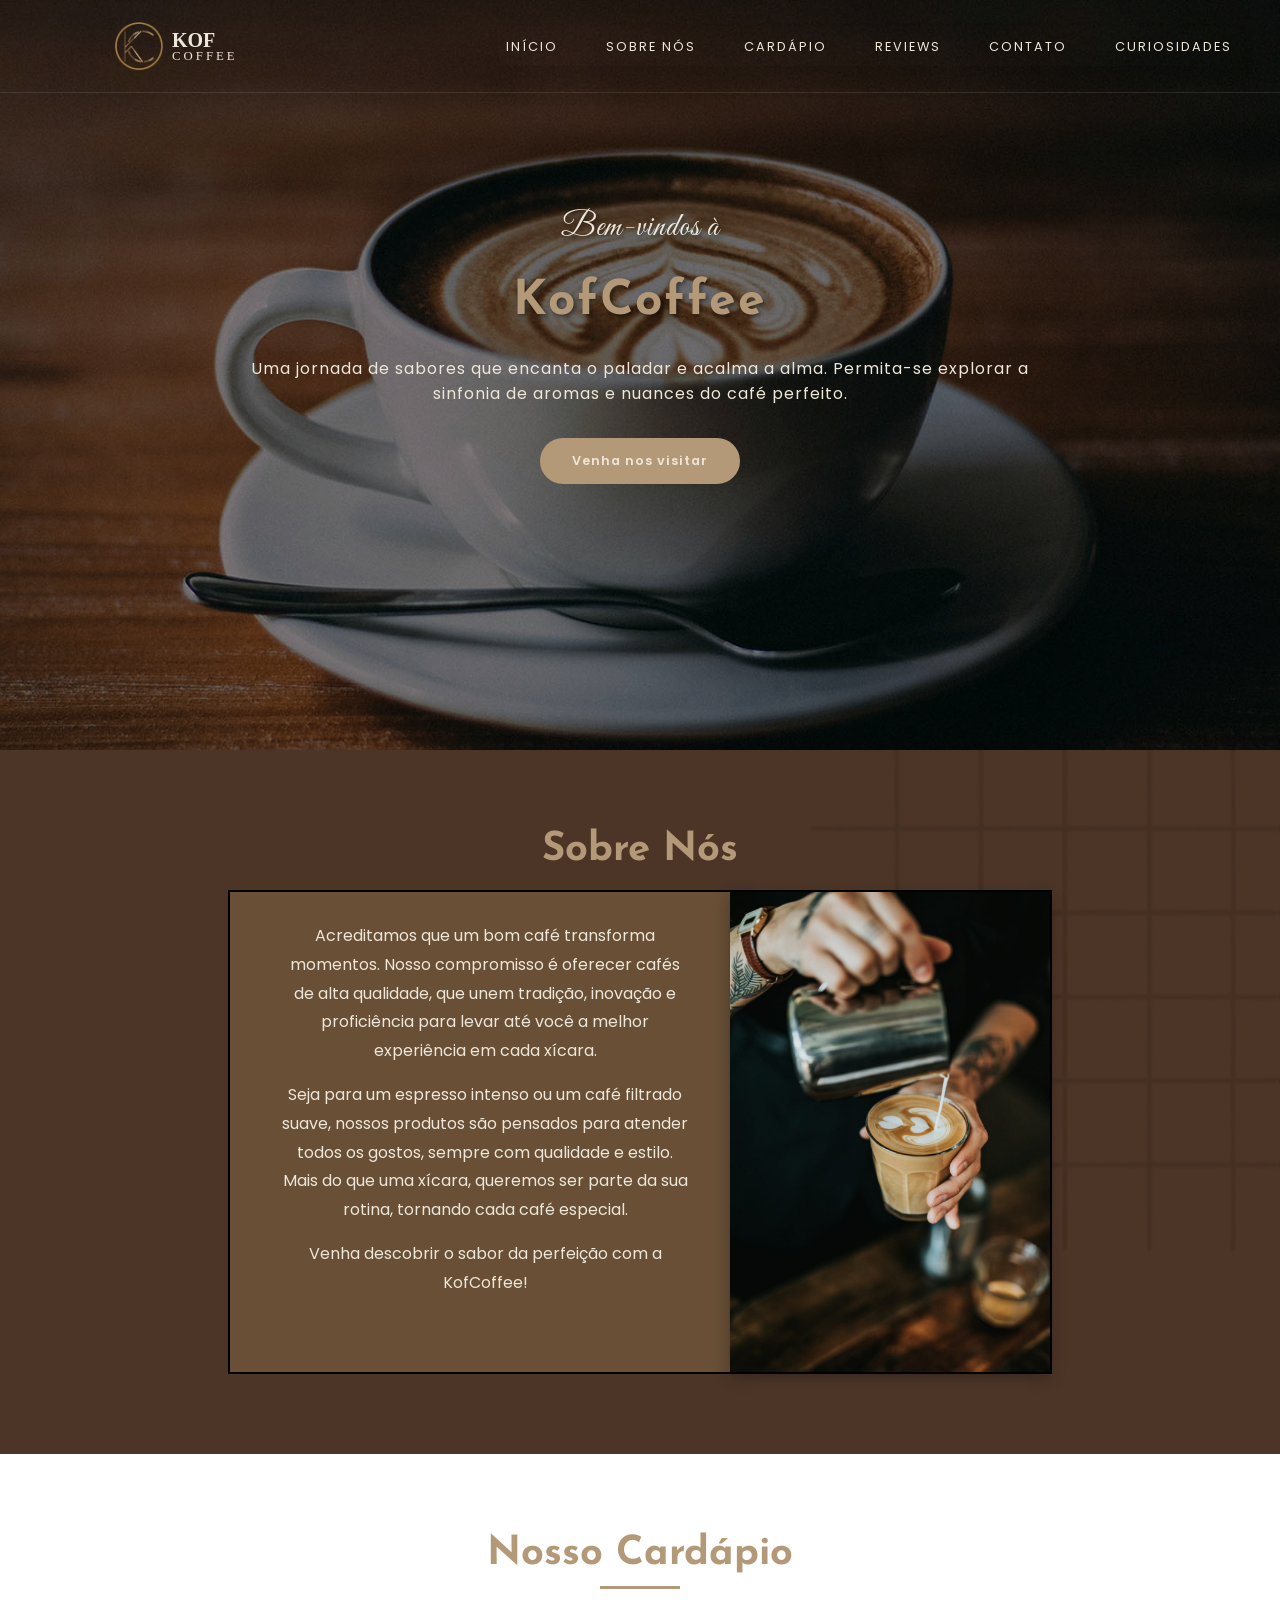
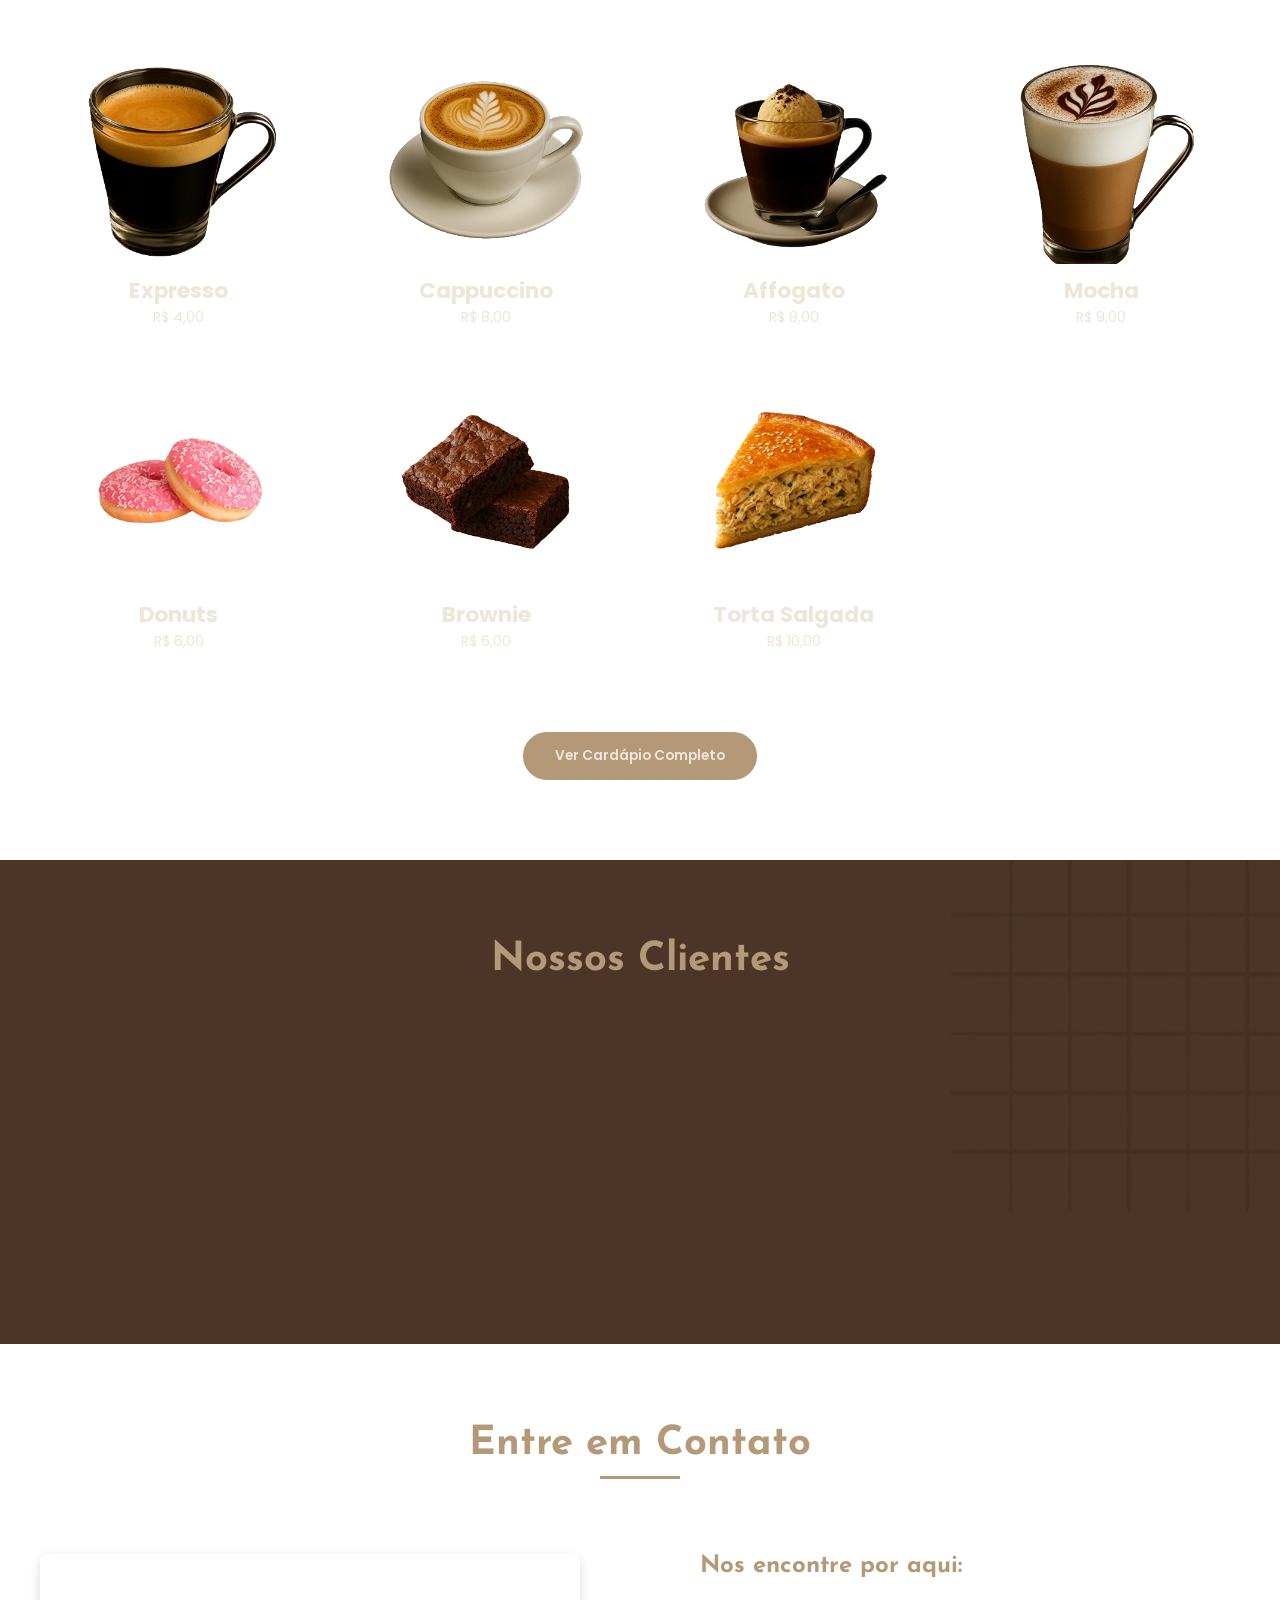
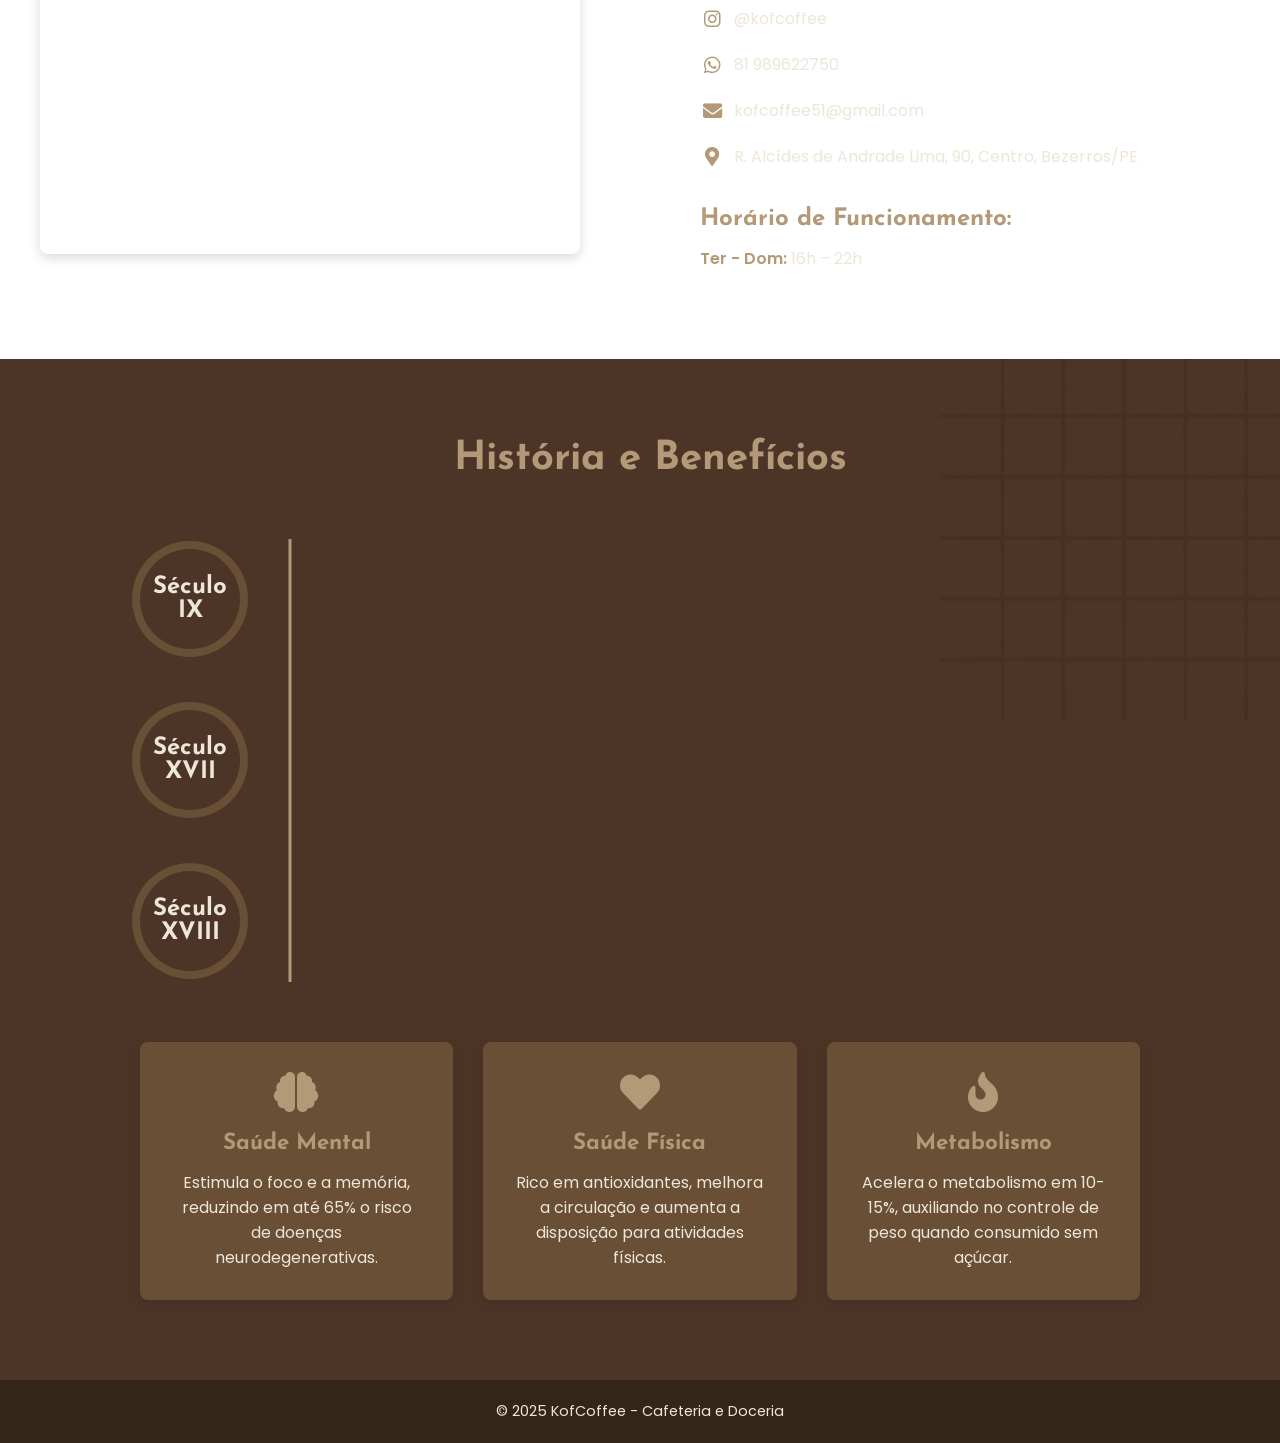
==== commit 4f1ff065: "att nas curiosidades" ====
--- a/index.html
+++ b/index.html
@@ -266,7 +266,7 @@
                     <div class="beneficio-card">
                         <i class="fas fa-brain"></i>
                         <h2>Saúde Mental</h2>
-                        <p>Estimula o foco e a memória, reduzindo em até 65% o risco de doenças neurodegenerativas.</p>
+                        <p>Estimula o foco e a memória, reduzindo em até 65% o risco de doenças <span class="quebrar-palavra">neurodegenerativas</span>.</p>
                     </div>
 
                     <div class="beneficio-card">
--- a/assets/css/style.css
+++ b/assets/css/style.css
@@ -393,6 +393,7 @@
     .sobre-container {
         max-width: 800px;
         min-height: 400px;
+        max-height: 480px;
         padding: 0 0 0 20px;
         flex-direction: row;
         align-items: stretch;
@@ -502,6 +503,7 @@
 
 .item {
     margin: 0 auto;
+    padding-bottom: 30px;
 }
 
 .item-img {
@@ -1138,6 +1140,11 @@
     font-size: .8rem;
 }
 
+.quebrar-palavra {
+    overflow-wrap: break-word;
+    hyphens: auto;
+}
+
 
 @media (min-width: 768px) {
     .curiosidades {
@@ -1236,6 +1243,10 @@
         margin-bottom: 15px;
     }
 
+    .beneficio-card p {
+        font-size: 1rem;
+    }
+
 }
 
 
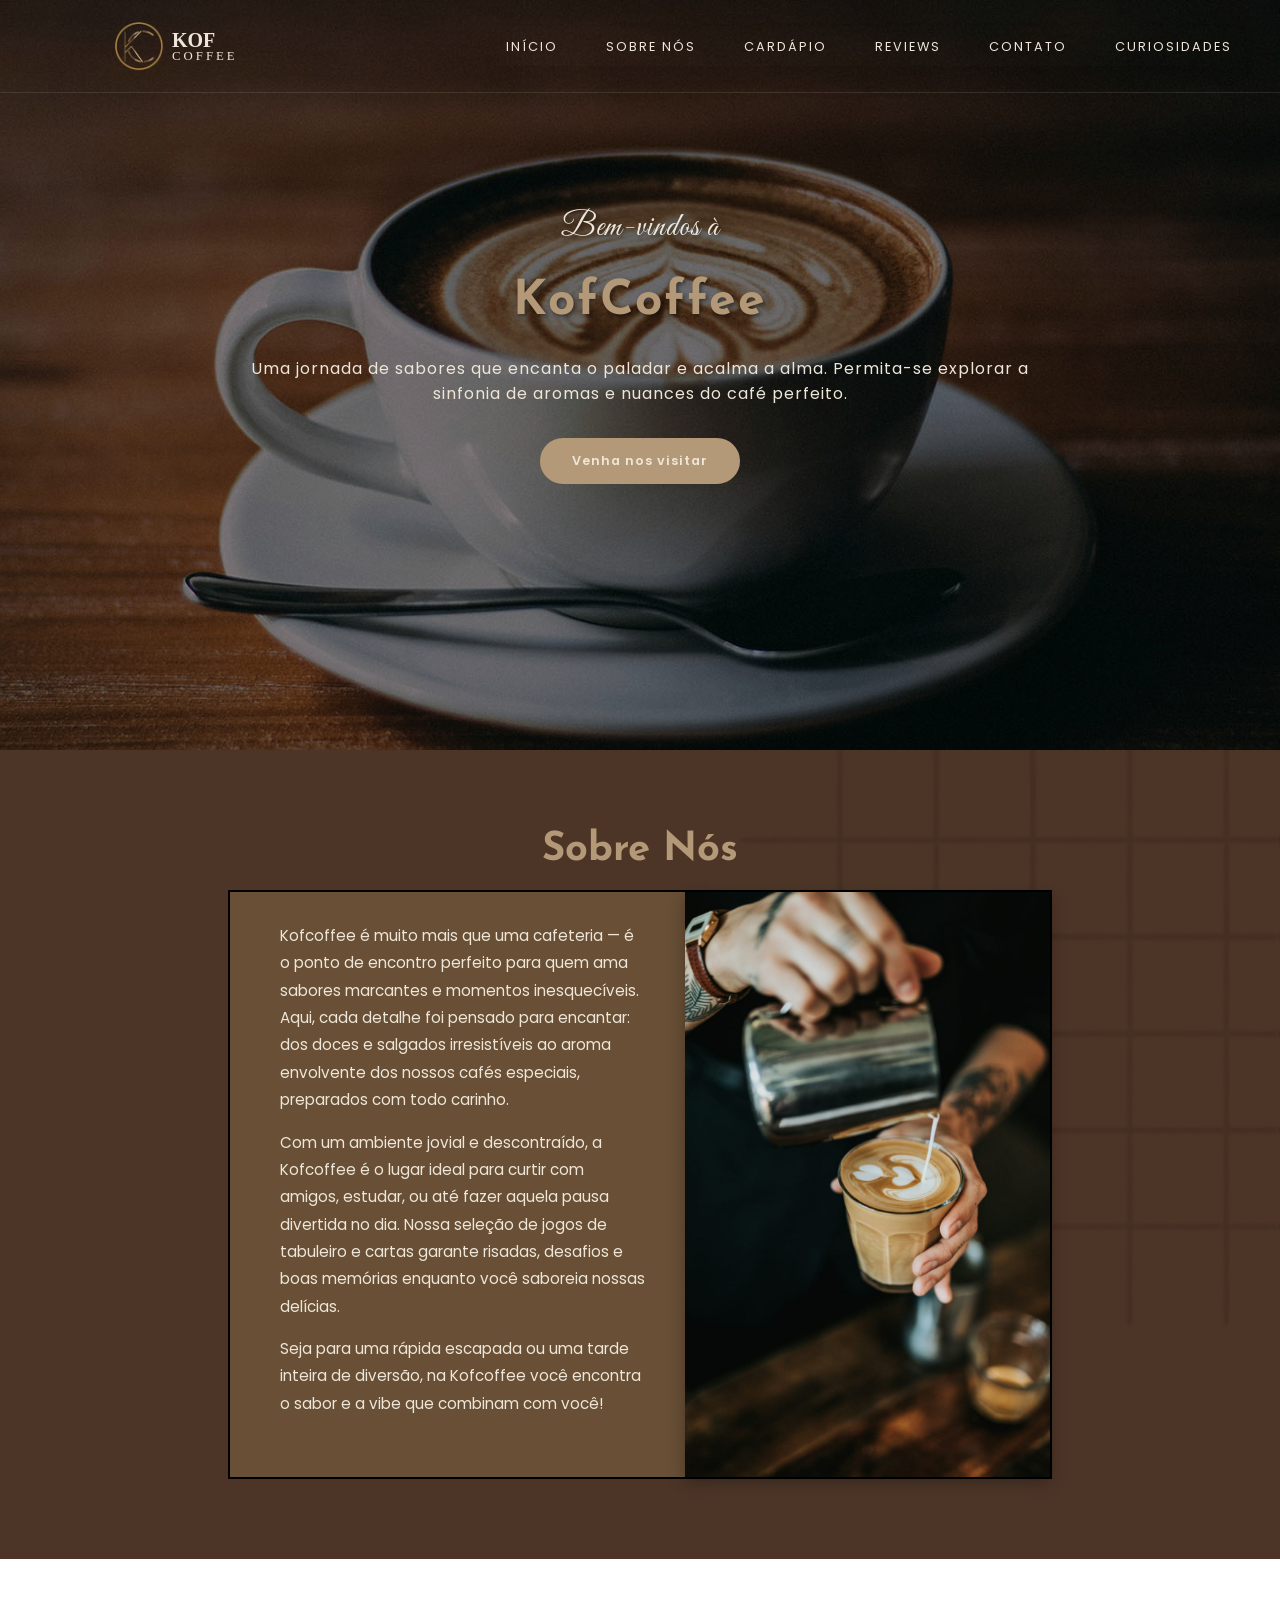
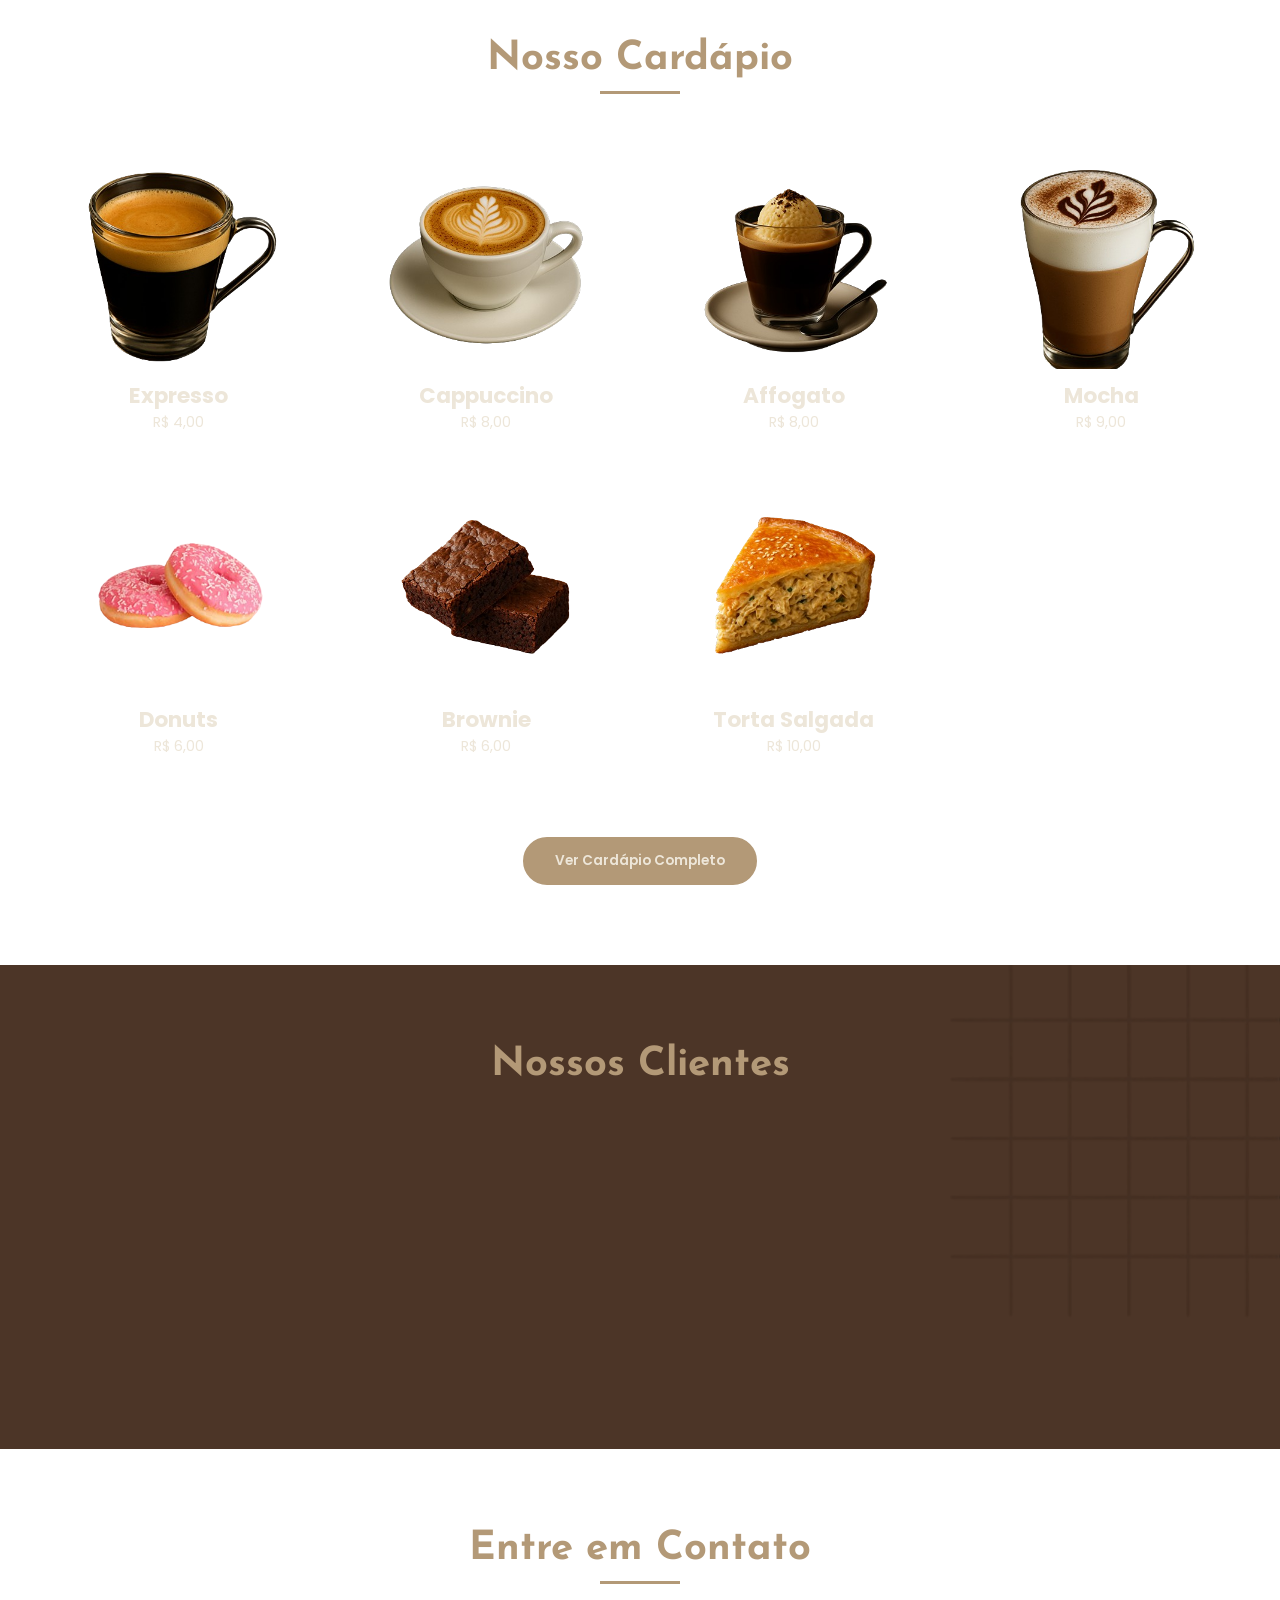
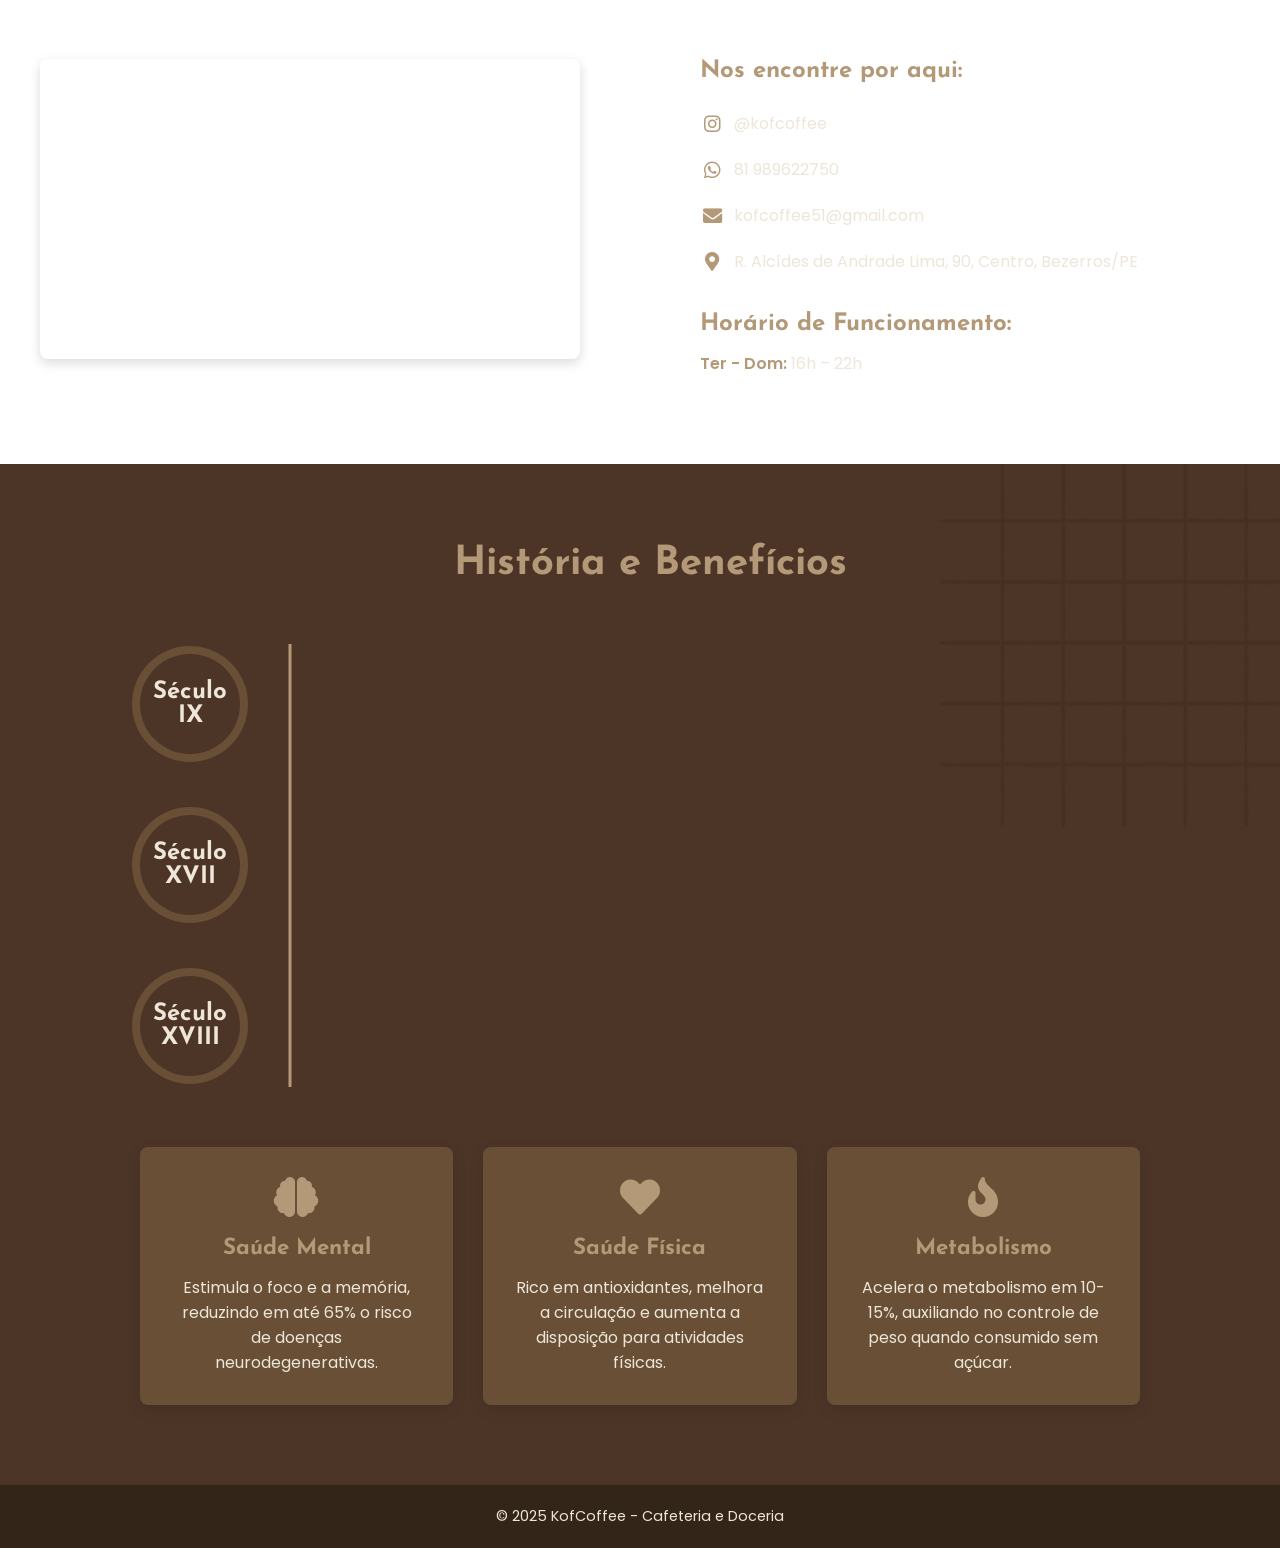
==== commit 752c9226: "att sobre" ====
--- a/index.html
+++ b/index.html
@@ -70,11 +70,11 @@
             <h1>Sobre Nós</h1>
             <div class="sobre-container">
                 <div class="sobre-texto">
-                    <p>Acreditamos que um bom café transforma momentos. Nosso compromisso é oferecer cafés de alta qualidade, que unem tradição, inovação e proficiência para levar até você a melhor experiência em cada xícara.</p>
-
-                    <p>Seja para um espresso intenso ou um café filtrado suave, nossos produtos são pensados para atender todos os gostos, sempre com qualidade e estilo. Mais do que uma xícara, queremos ser parte da sua rotina, tornando cada café especial.</p>
+                    <p>Kofcoffee é muito mais que uma cafeteria — é o ponto de encontro perfeito para quem ama sabores marcantes e momentos inesquecíveis. Aqui, cada detalhe foi pensado para encantar: dos doces e salgados irresistíveis ao aroma envolvente dos nossos cafés especiais, preparados com todo carinho.</p>
+
+                    <p>Com um ambiente jovial e descontraído, a Kofcoffee é o lugar ideal para curtir com amigos, estudar, ou até fazer aquela pausa divertida no dia. Nossa seleção de jogos de tabuleiro e cartas garante risadas, desafios e boas memórias enquanto você saboreia nossas delícias.</p>
                     
-                    <p>Venha descobrir o sabor da perfeição com a KofCoffee!</p>
+                    <p>Seja para uma rápida escapada ou uma tarde inteira de diversão, na Kofcoffee você encontra o sabor e a vibe que combinam com você!</p>
                 </div>
                 <div class="sobre-imagem" data-anime="right">
                     <img src="assets/img/sobre.jpeg" alt="Café sendo servido">
--- a/assets/css/style.css
+++ b/assets/css/style.css
@@ -359,6 +359,7 @@
 
 .sobre-texto p {
     font-family: var(--font-primaria);
+    font-size: .95rem;
     line-height: 1.8;
     margin-bottom: 15px;
 }
@@ -391,9 +392,9 @@
     }
 
     .sobre-container {
+        display: flex;
         max-width: 800px;
-        min-height: 400px;
-        max-height: 480px;
+        height: 585px;
         padding: 0 0 0 20px;
         flex-direction: row;
         align-items: stretch;
@@ -405,7 +406,7 @@
         order: initial;
         padding: 30px;
         padding-right: 40px;
-        text-align: center;
+        text-align: left;
     }
 
     .sobre h1 {
@@ -414,7 +415,7 @@
     }
 
     .sobre-imagem {
-        flex: 0 1 320px;
+        flex: 1;
         order: initial;
         margin-bottom: 0;
         width: auto;
@@ -427,6 +428,7 @@
         height: 100%;
         max-height: none;
         border-radius: 0;
+        object-fit: cover;
     }
 }
 
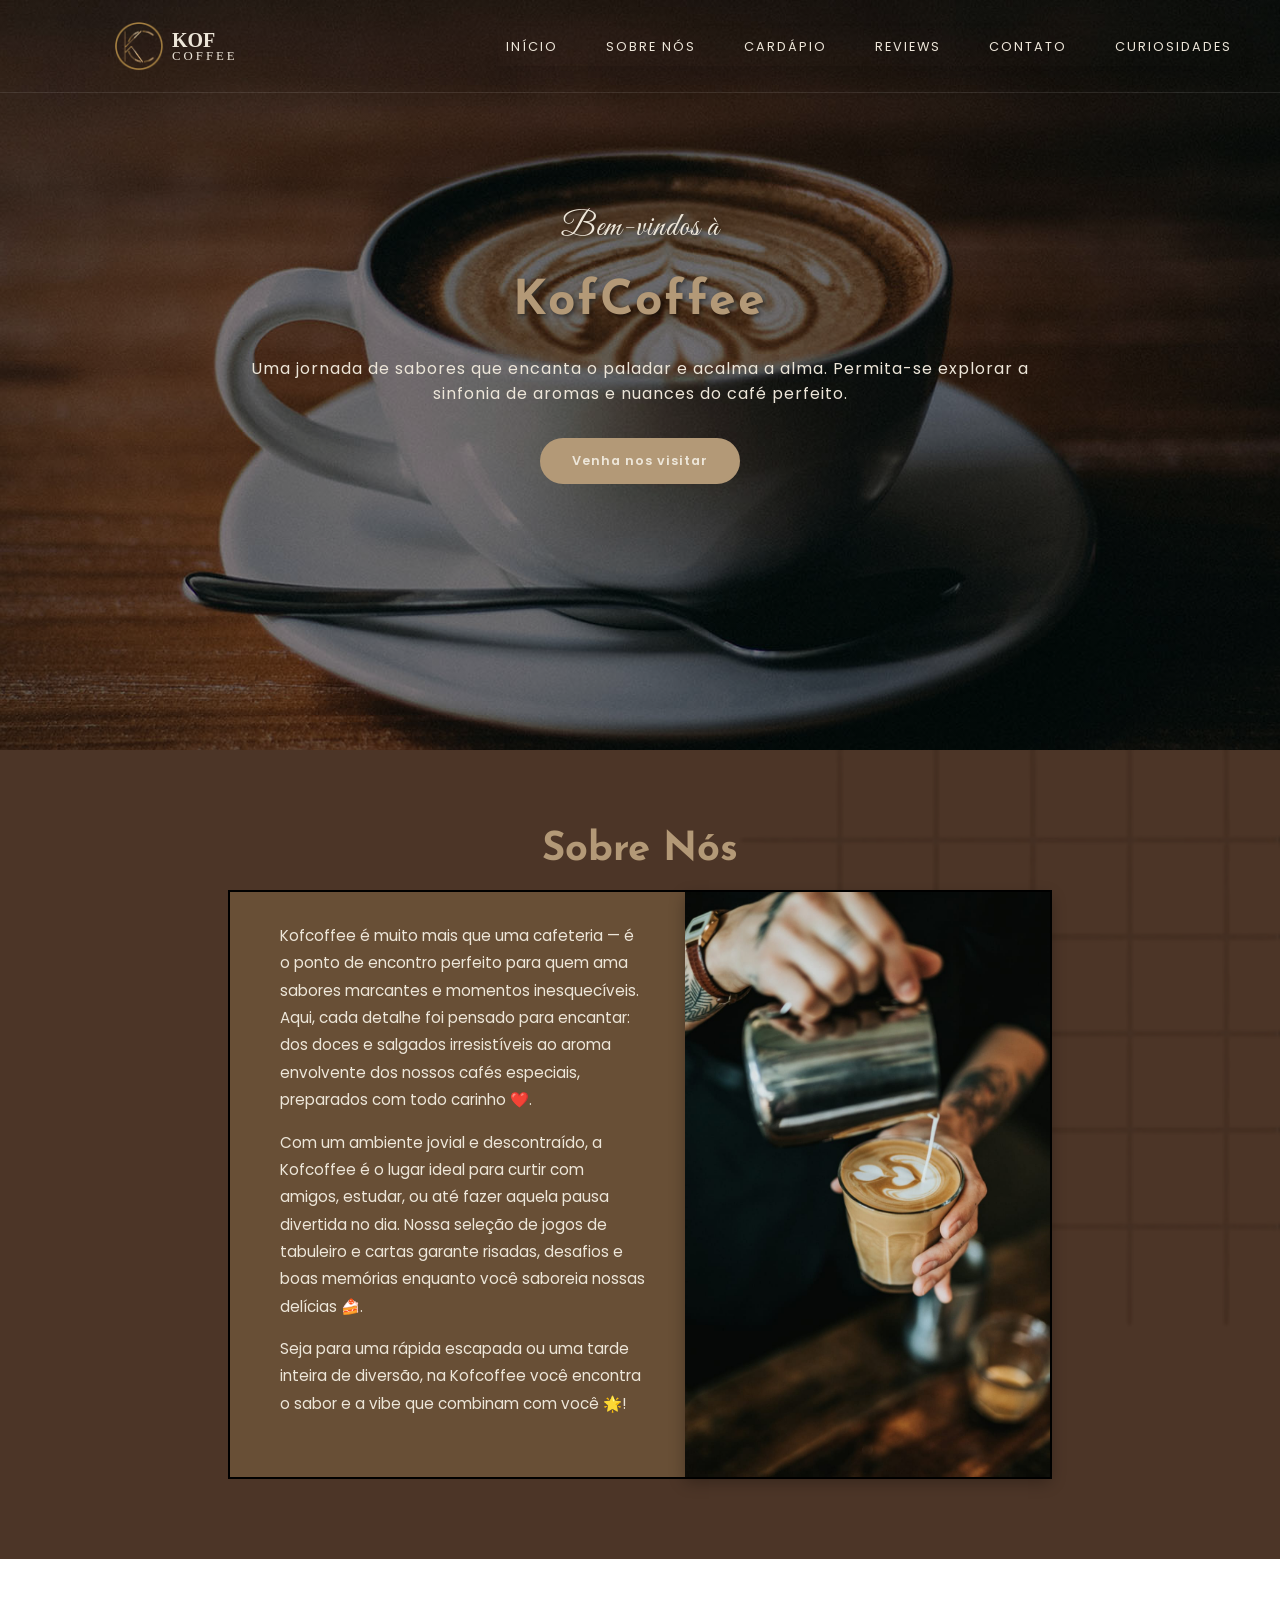
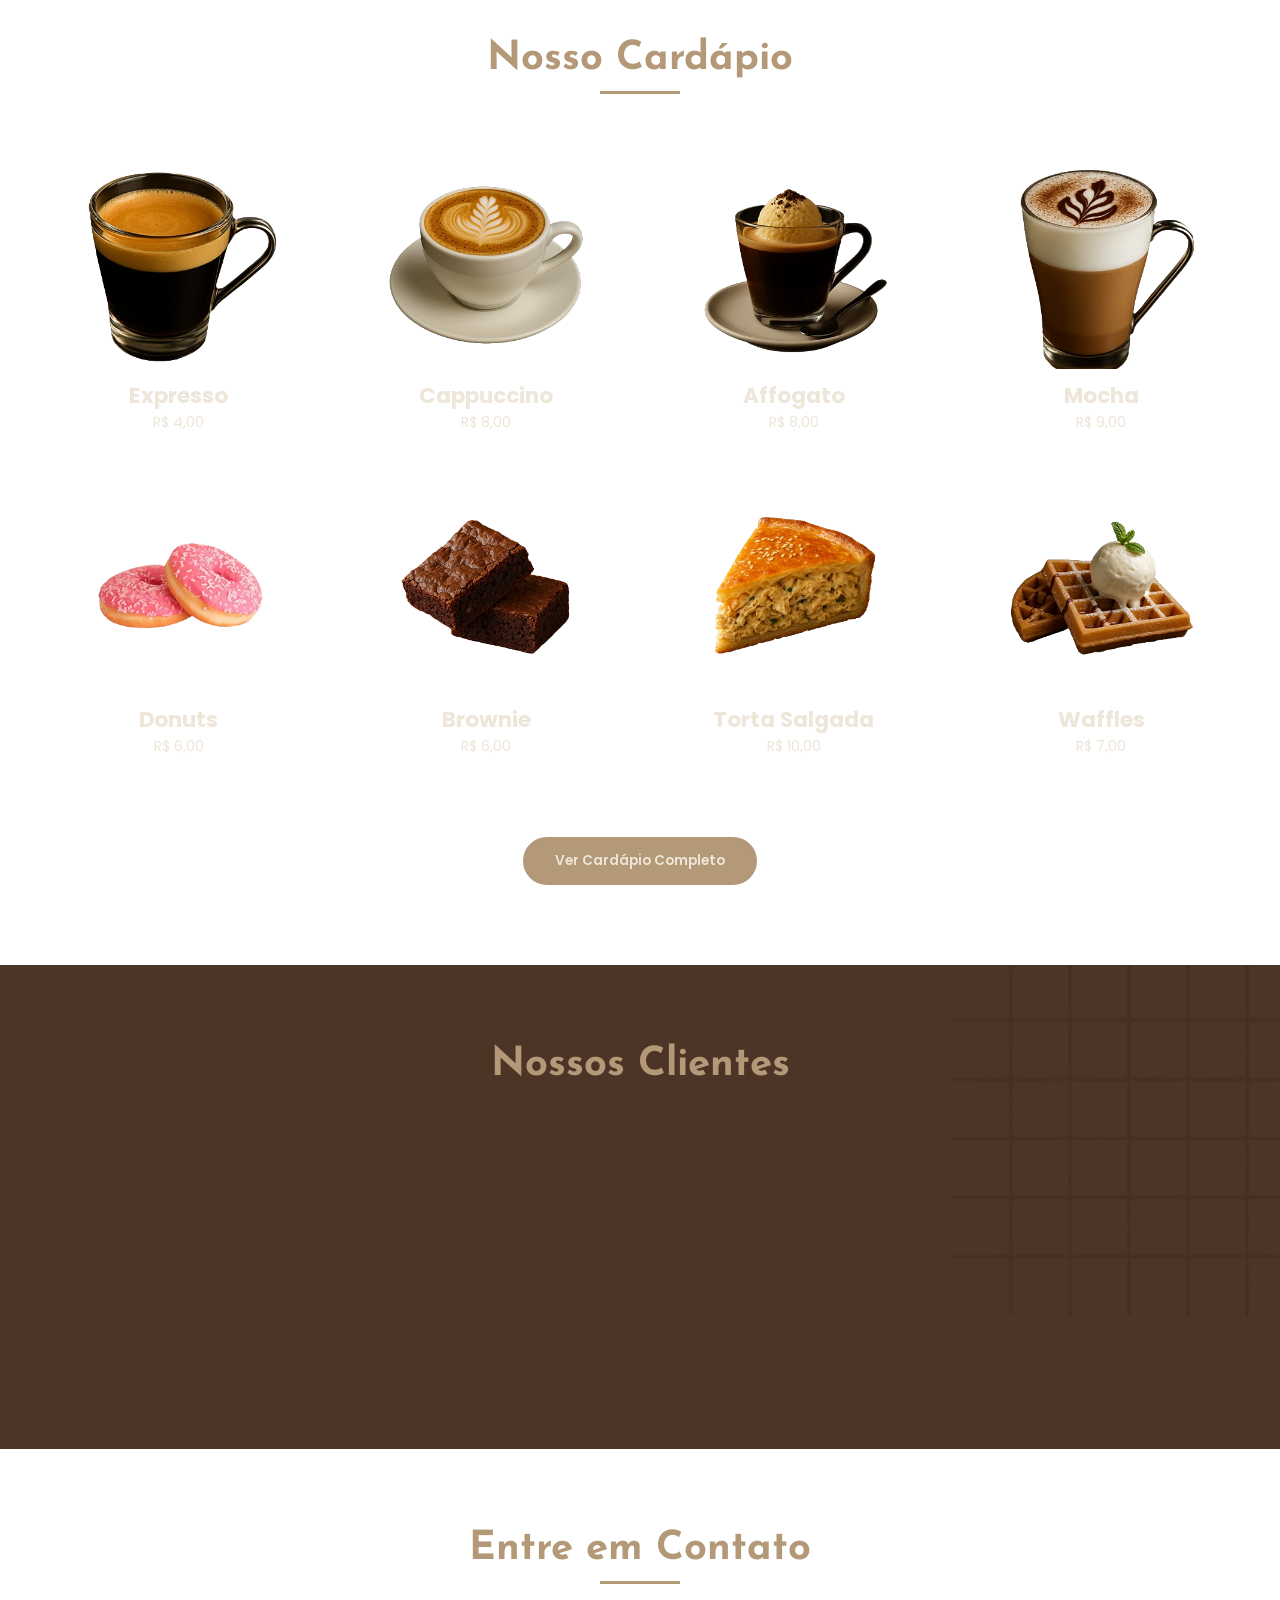
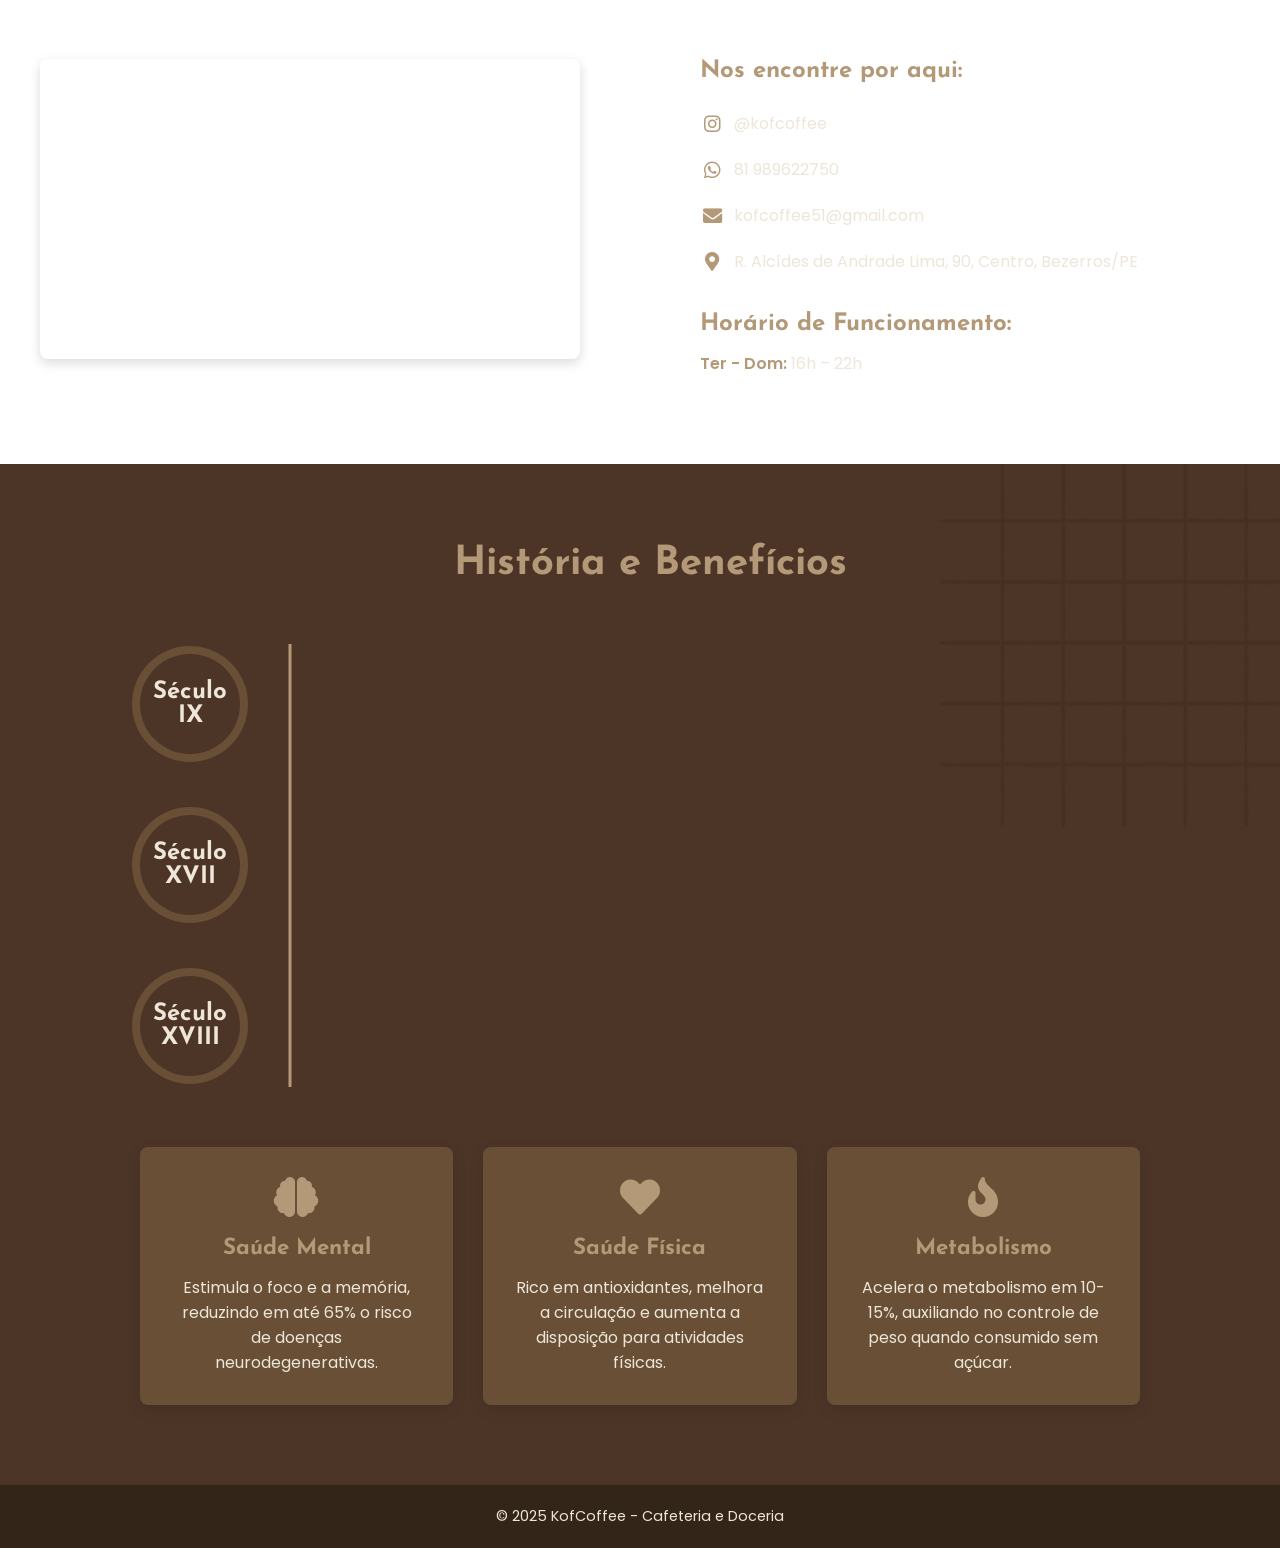
==== commit 4f0e819a: "emojis" ====
--- a/index.html
+++ b/index.html
@@ -70,11 +70,11 @@
             <h1>Sobre Nós</h1>
             <div class="sobre-container">
                 <div class="sobre-texto">
-                    <p>Kofcoffee é muito mais que uma cafeteria — é o ponto de encontro perfeito para quem ama sabores marcantes e momentos inesquecíveis. Aqui, cada detalhe foi pensado para encantar: dos doces e salgados irresistíveis ao aroma envolvente dos nossos cafés especiais, preparados com todo carinho.</p>
-
-                    <p>Com um ambiente jovial e descontraído, a Kofcoffee é o lugar ideal para curtir com amigos, estudar, ou até fazer aquela pausa divertida no dia. Nossa seleção de jogos de tabuleiro e cartas garante risadas, desafios e boas memórias enquanto você saboreia nossas delícias.</p>
+                    <p>Kofcoffee é muito mais que uma cafeteria — é o ponto de encontro perfeito para quem ama sabores marcantes e momentos inesquecíveis. Aqui, cada detalhe foi pensado para encantar: dos doces e salgados irresistíveis ao aroma envolvente dos nossos cafés especiais, preparados com todo carinho ❤️.</p>
+
+                    <p>Com um ambiente jovial e descontraído, a Kofcoffee é o lugar ideal para curtir com amigos, estudar, ou até fazer aquela pausa divertida no dia. Nossa seleção de jogos de tabuleiro e cartas garante risadas, desafios e boas memórias enquanto você saboreia nossas delícias 🍰.</p>
                     
-                    <p>Seja para uma rápida escapada ou uma tarde inteira de diversão, na Kofcoffee você encontra o sabor e a vibe que combinam com você!</p>
+                    <p>Seja para uma rápida escapada ou uma tarde inteira de diversão, na Kofcoffee você encontra o sabor e a vibe que combinam com você 🌟! </p>
                 </div>
                 <div class="sobre-imagem" data-anime="right">
                     <img src="assets/img/sobre.jpeg" alt="Café sendo servido">
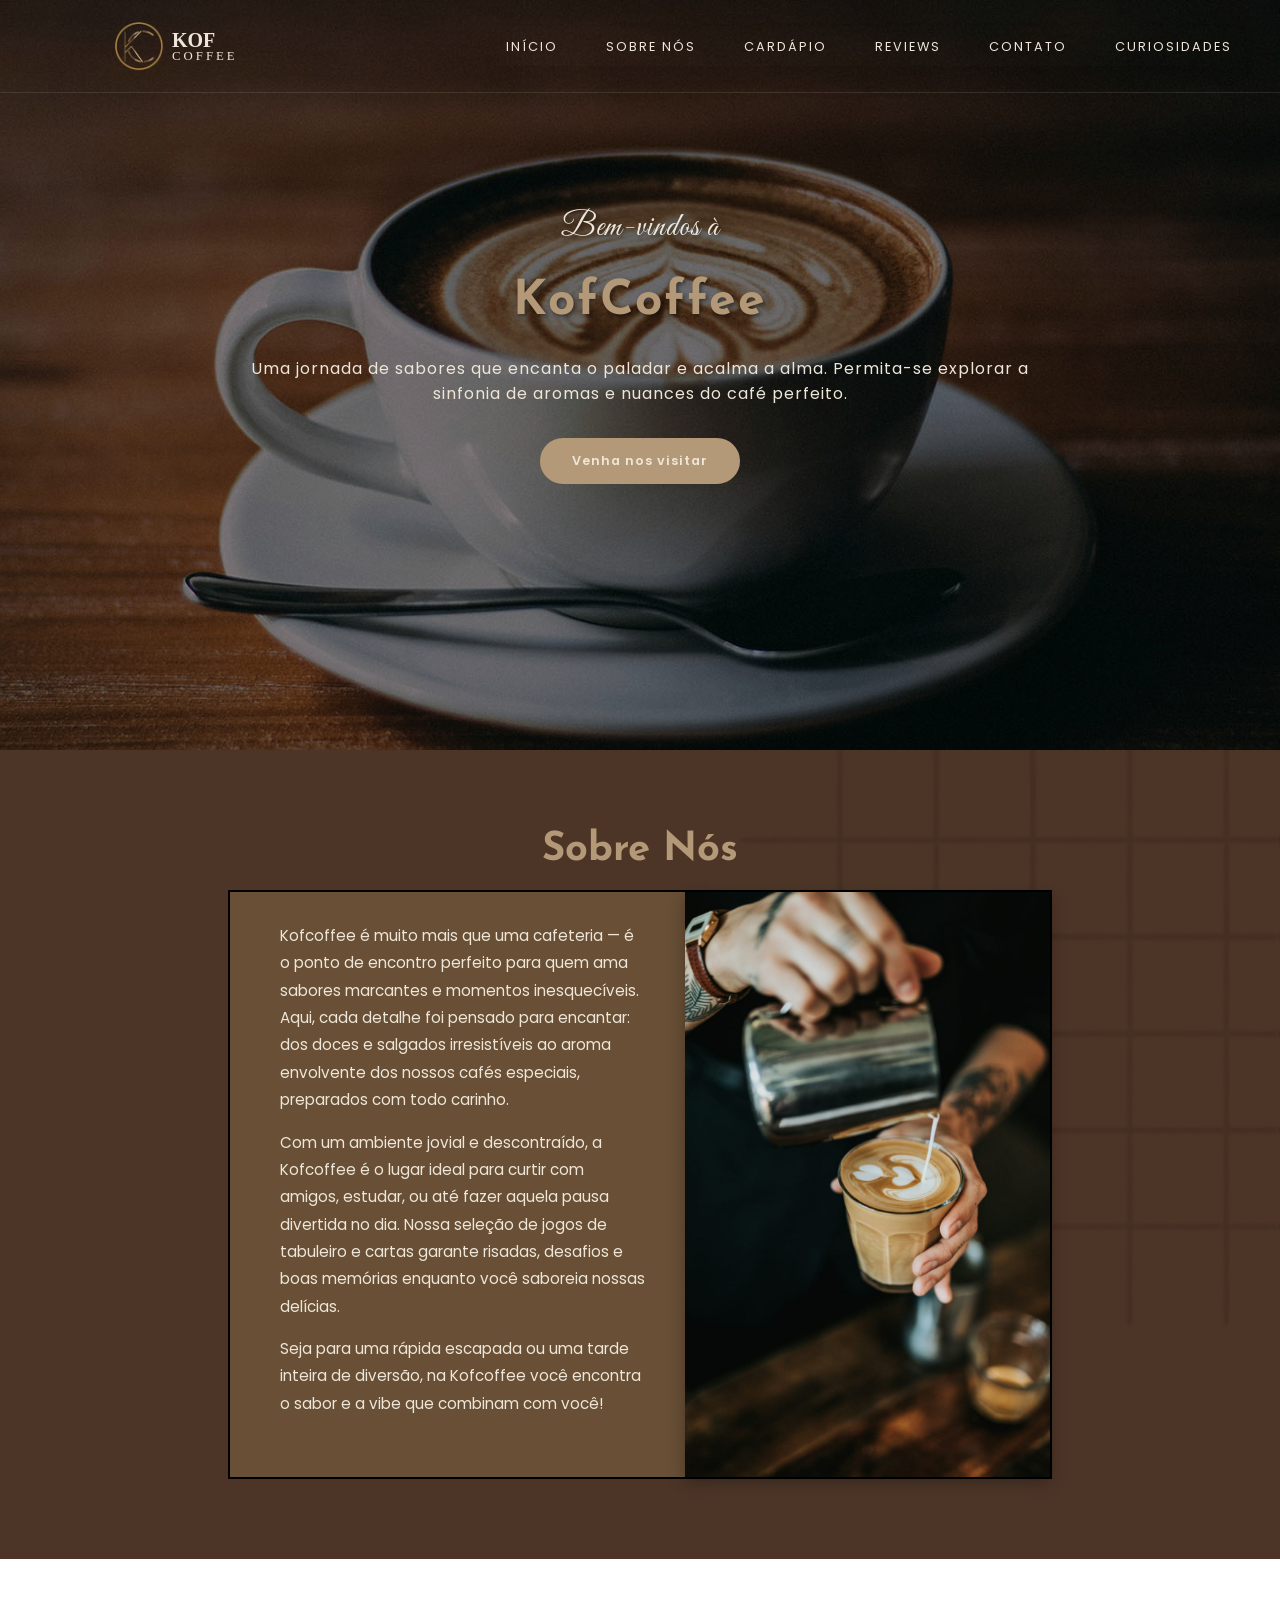
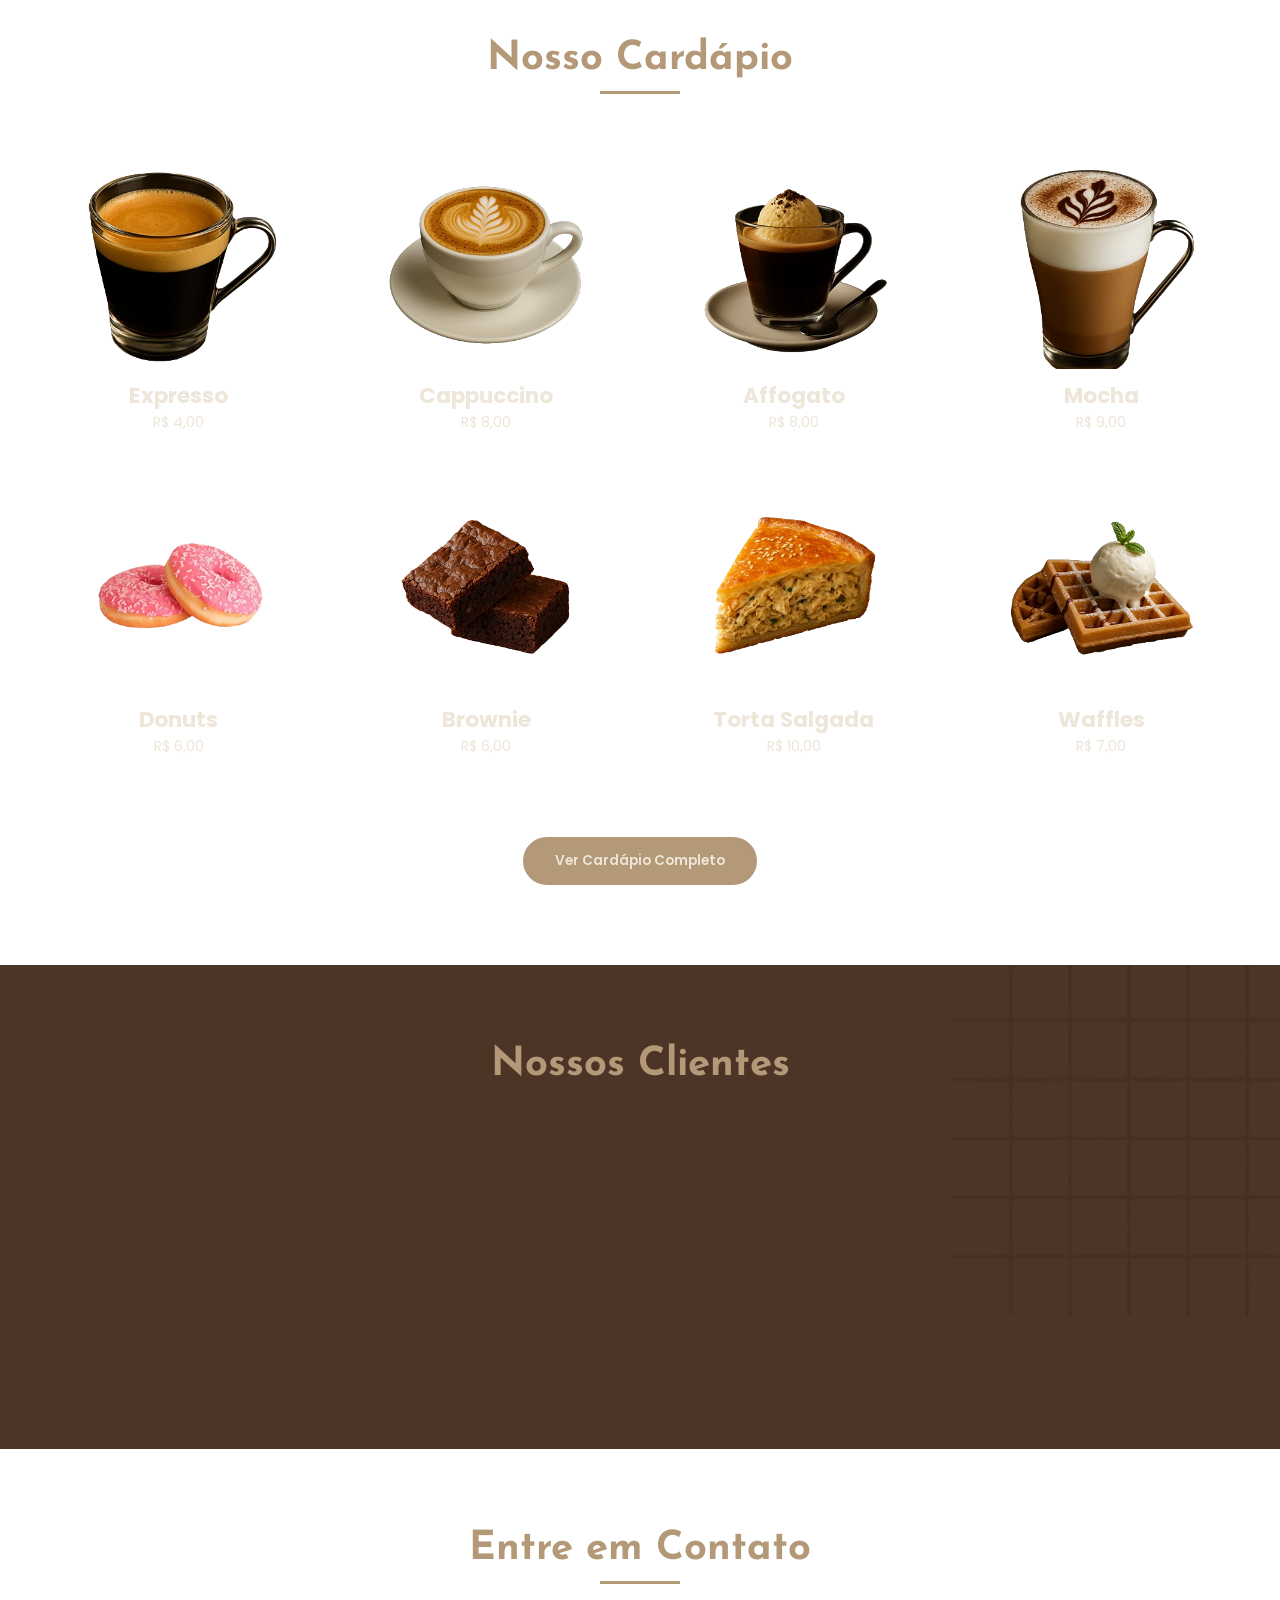
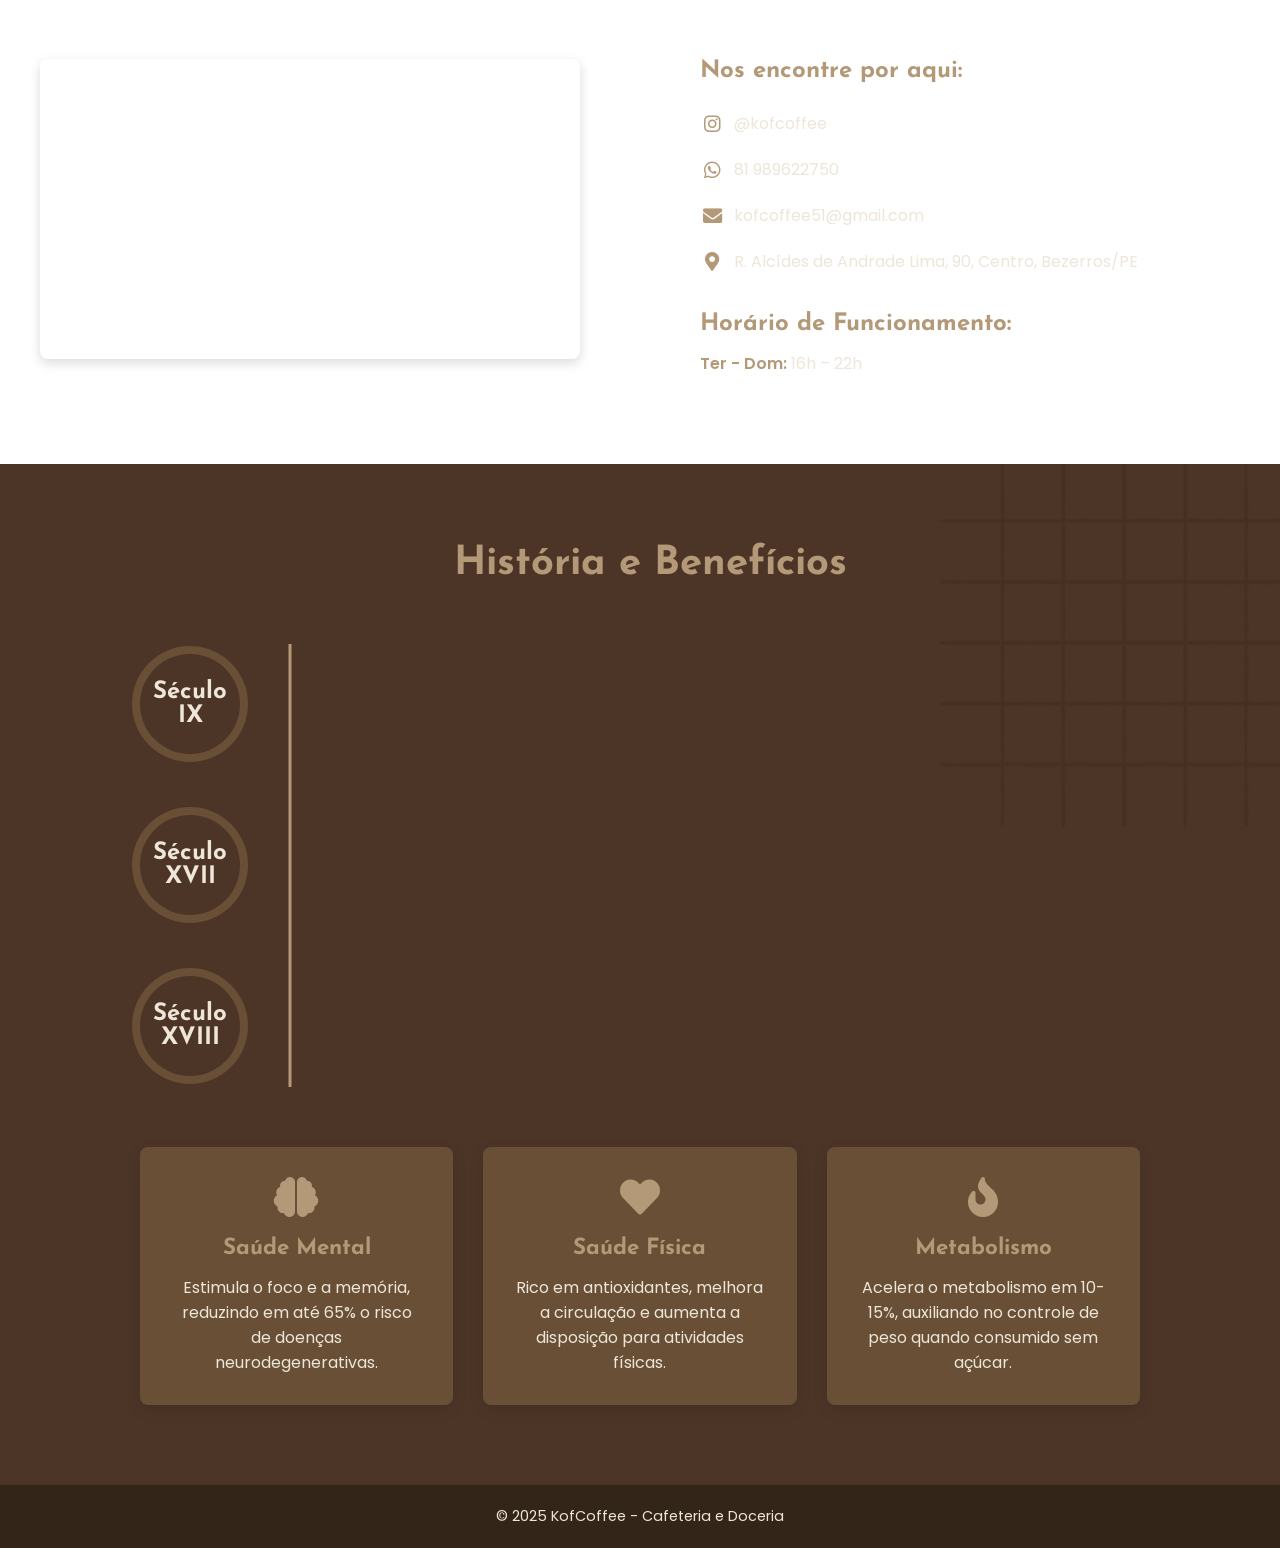
==== commit 4728b843: "remove emojis" ====
--- a/index.html
+++ b/index.html
@@ -70,11 +70,11 @@
             <h1>Sobre Nós</h1>
             <div class="sobre-container">
                 <div class="sobre-texto">
-                    <p>Kofcoffee é muito mais que uma cafeteria — é o ponto de encontro perfeito para quem ama sabores marcantes e momentos inesquecíveis. Aqui, cada detalhe foi pensado para encantar: dos doces e salgados irresistíveis ao aroma envolvente dos nossos cafés especiais, preparados com todo carinho ❤️.</p>
-
-                    <p>Com um ambiente jovial e descontraído, a Kofcoffee é o lugar ideal para curtir com amigos, estudar, ou até fazer aquela pausa divertida no dia. Nossa seleção de jogos de tabuleiro e cartas garante risadas, desafios e boas memórias enquanto você saboreia nossas delícias 🍰.</p>
+                    <p>Kofcoffee é muito mais que uma cafeteria — é o ponto de encontro perfeito para quem ama sabores marcantes e momentos inesquecíveis. Aqui, cada detalhe foi pensado para encantar: dos doces e salgados irresistíveis ao aroma envolvente dos nossos cafés especiais, preparados com todo carinho.</p>
+
+                    <p>Com um ambiente jovial e descontraído, a Kofcoffee é o lugar ideal para curtir com amigos, estudar, ou até fazer aquela pausa divertida no dia. Nossa seleção de jogos de tabuleiro e cartas garante risadas, desafios e boas memórias enquanto você saboreia nossas delícias.</p>
                     
-                    <p>Seja para uma rápida escapada ou uma tarde inteira de diversão, na Kofcoffee você encontra o sabor e a vibe que combinam com você 🌟! </p>
+                    <p>Seja para uma rápida escapada ou uma tarde inteira de diversão, na Kofcoffee você encontra o sabor e a vibe que combinam com você! </p>
                 </div>
                 <div class="sobre-imagem" data-anime="right">
                     <img src="assets/img/sobre.jpeg" alt="Café sendo servido">
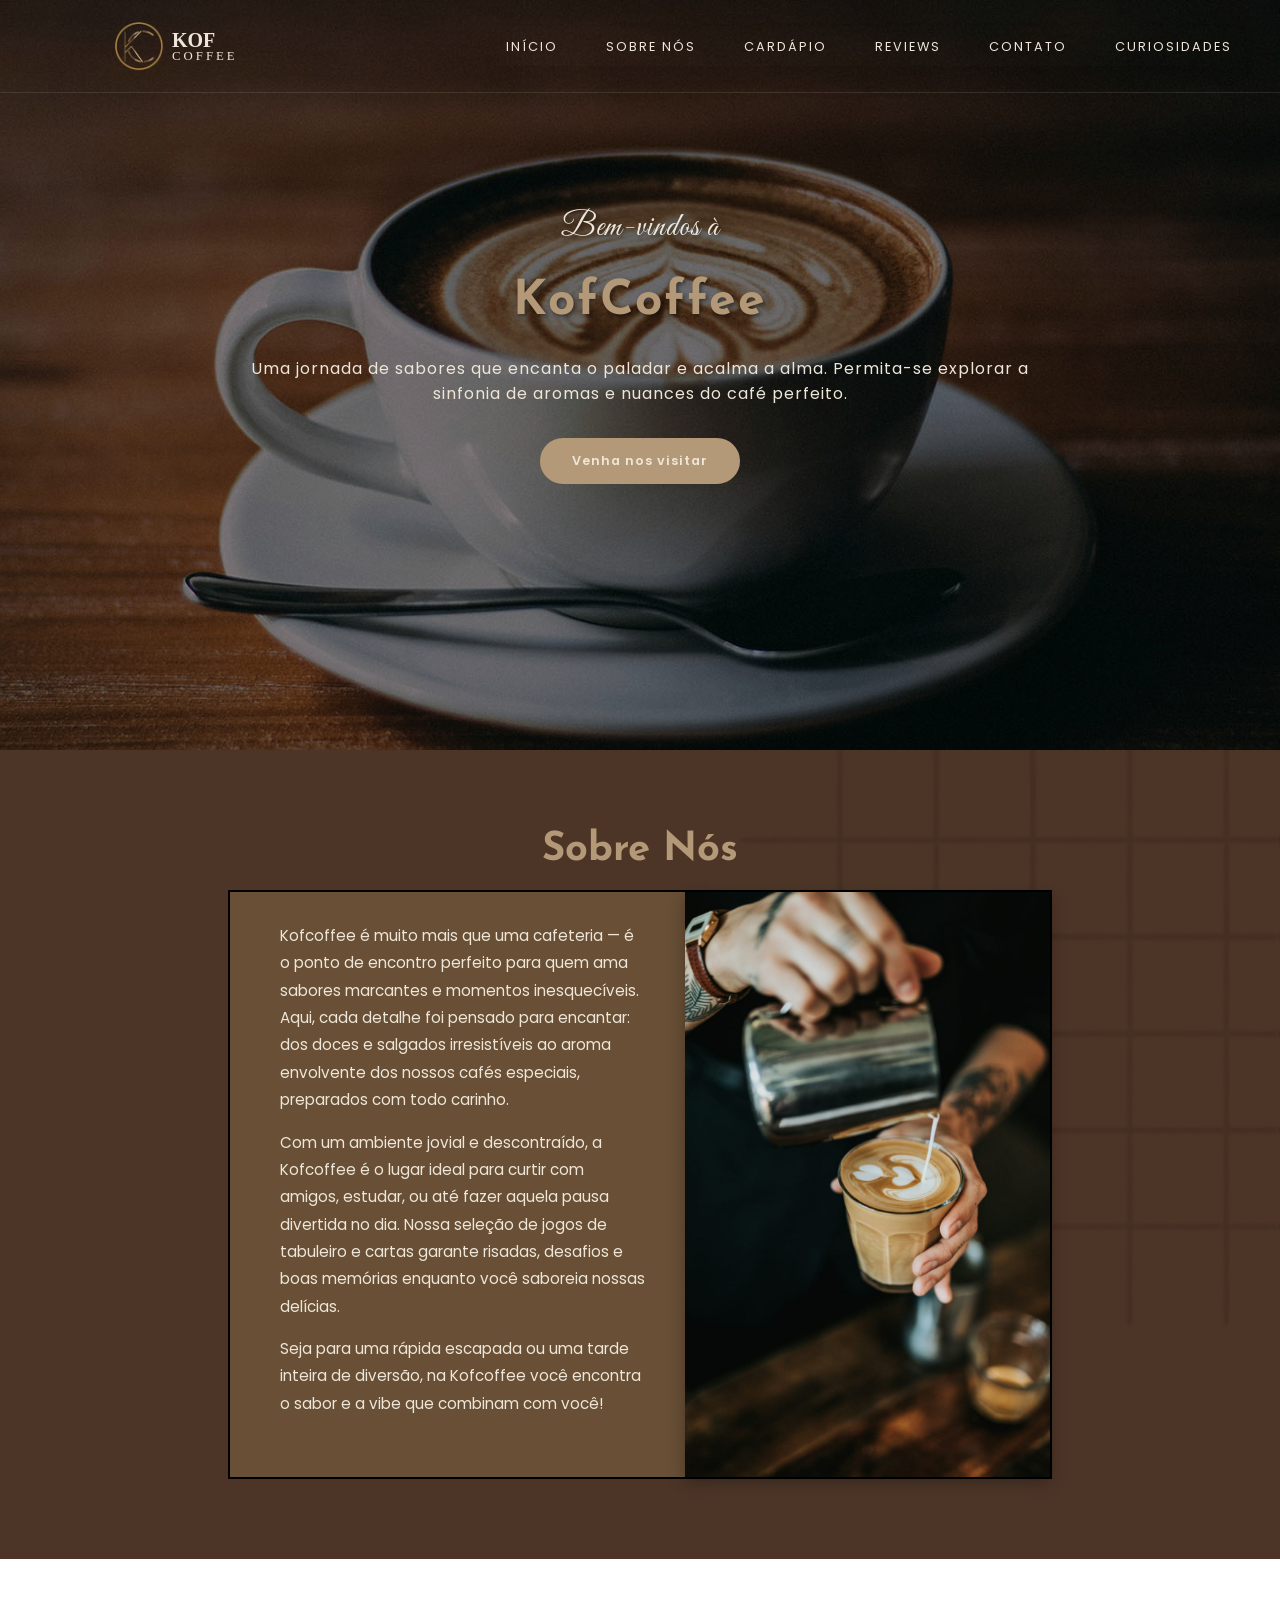
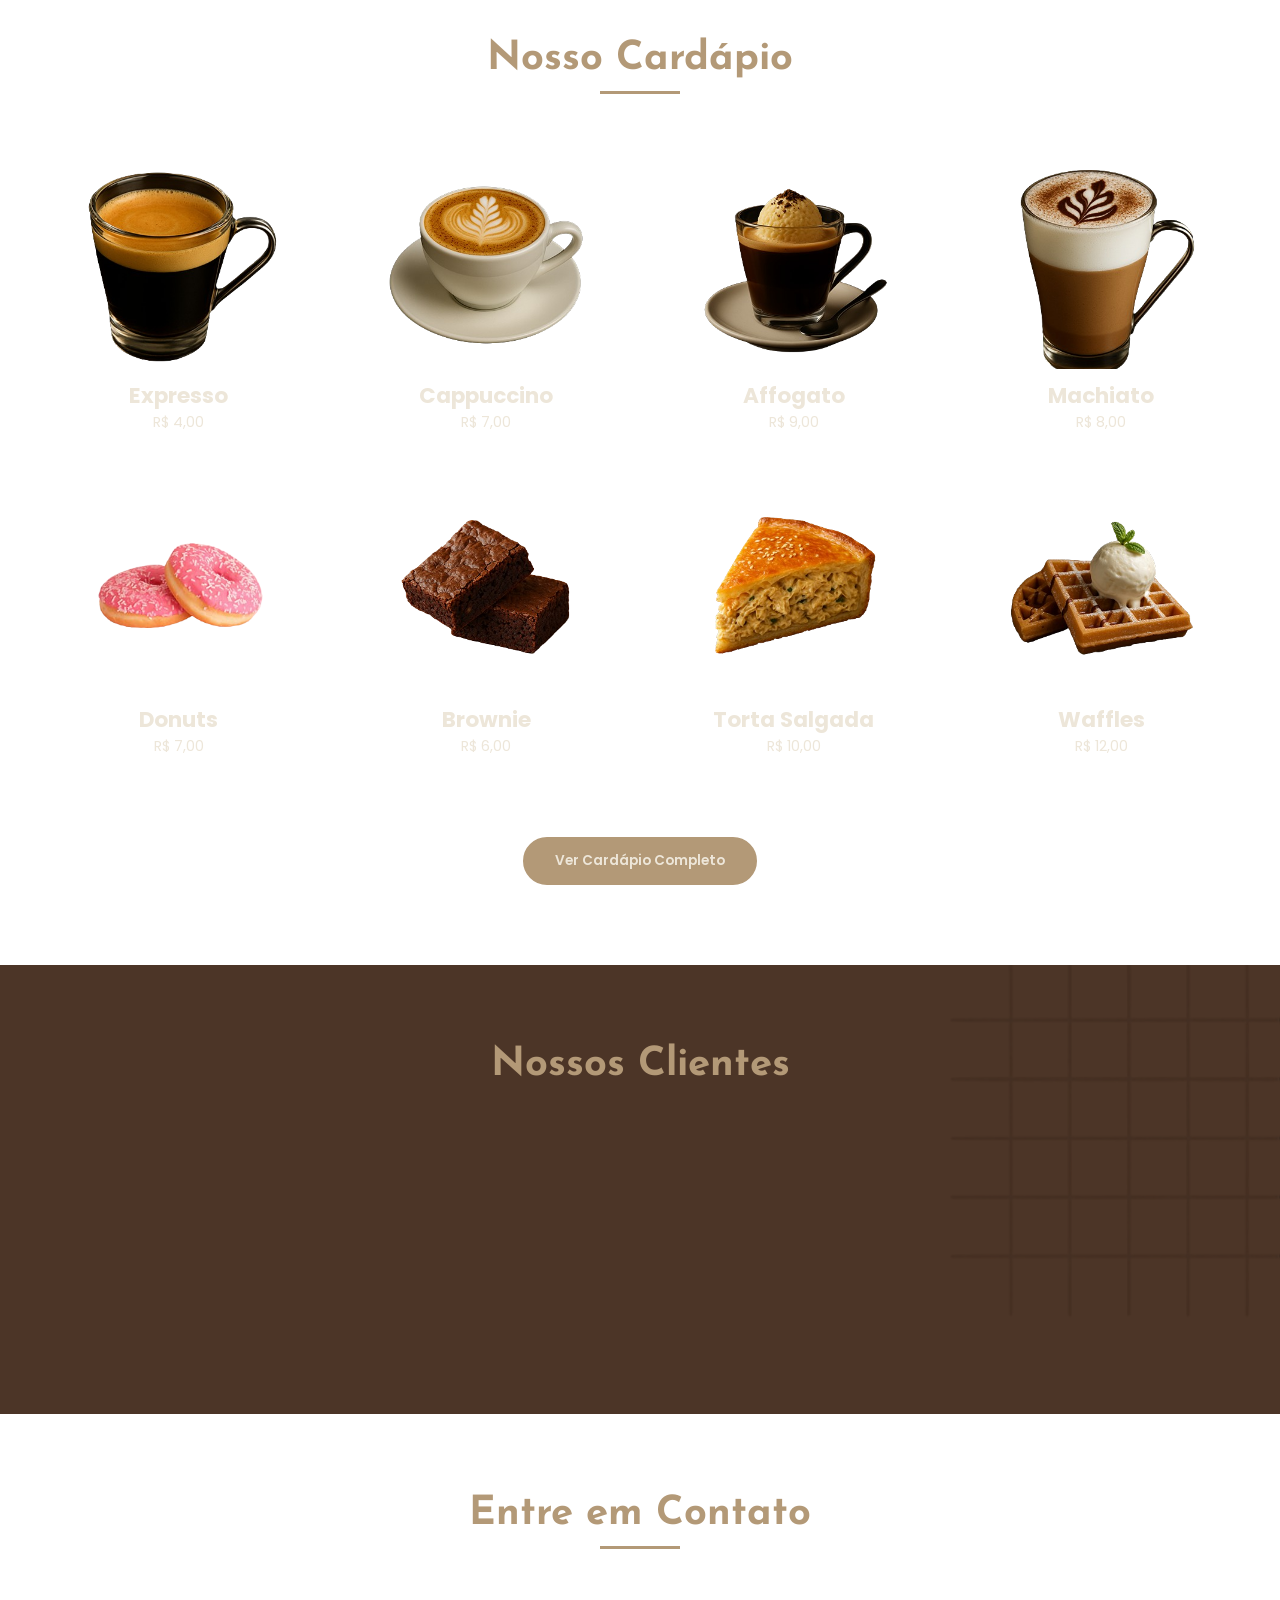
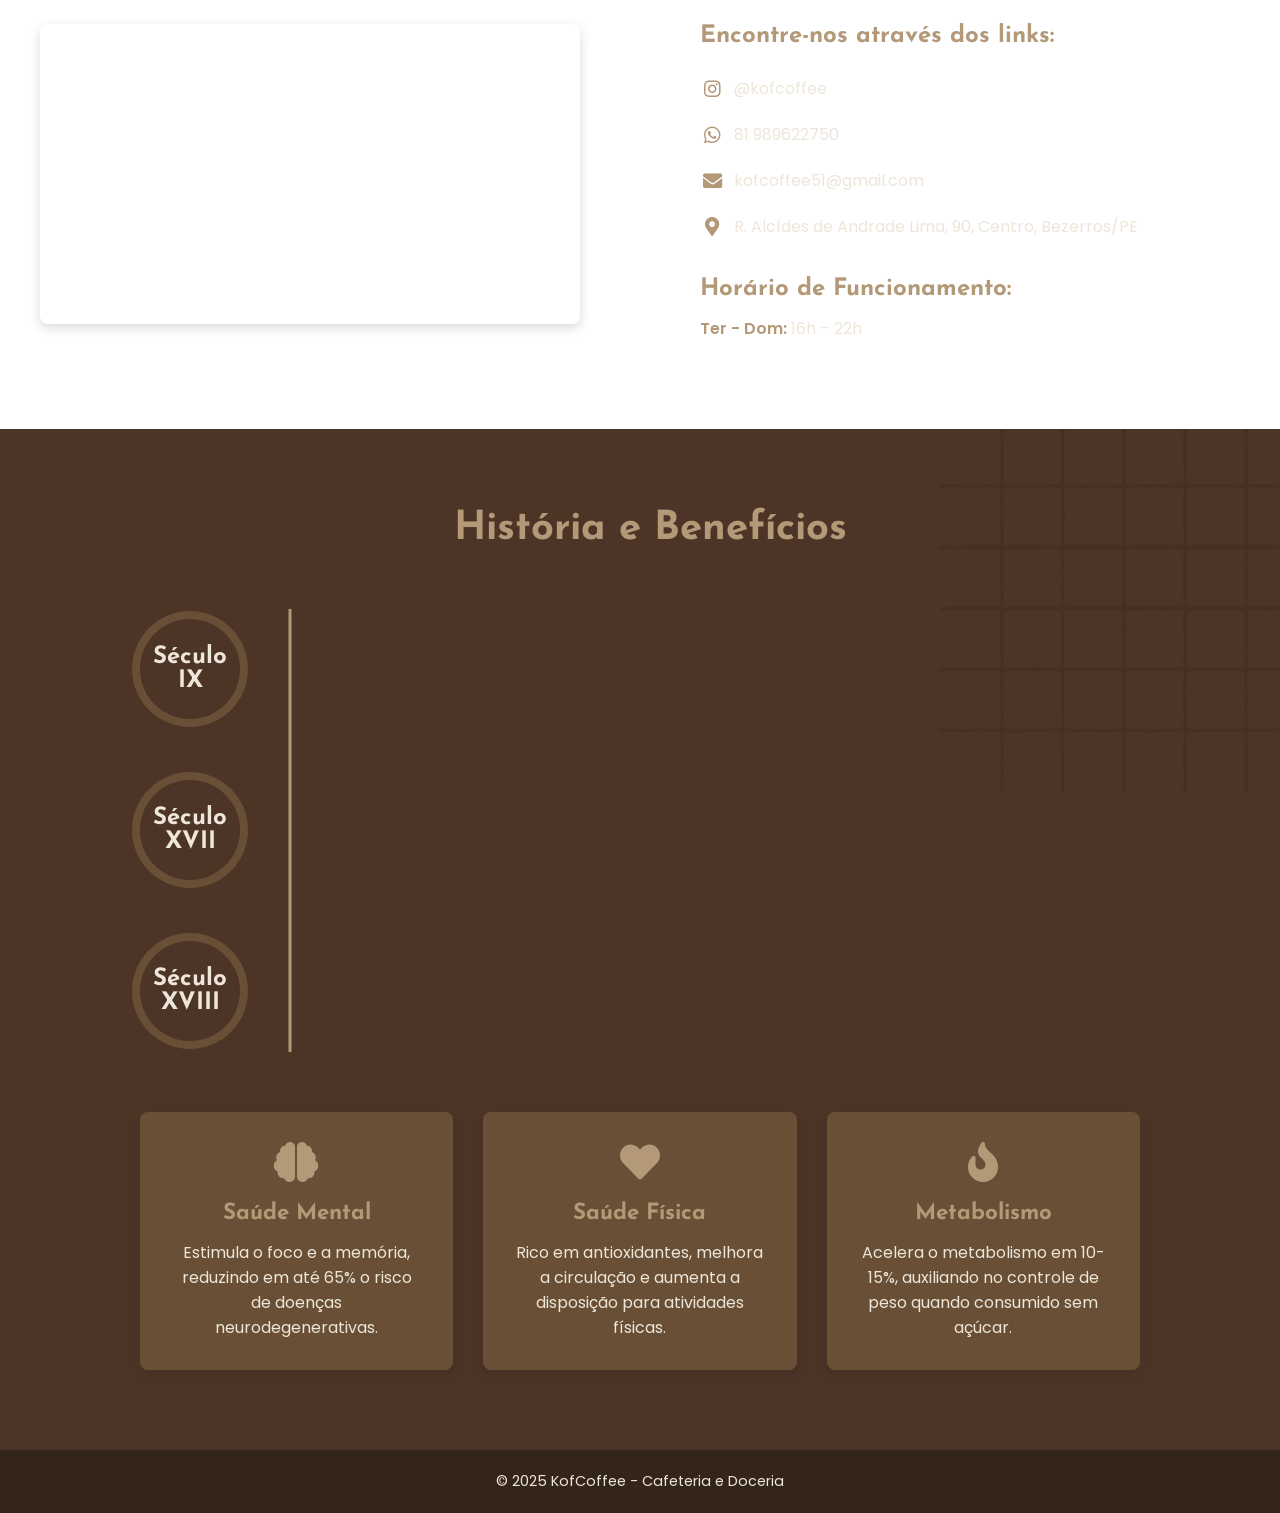
==== commit 73b9ac7c: "att cardápio, depoimentos e animações" ====
--- a/index.html
+++ b/index.html
@@ -102,37 +102,37 @@
                     </div>
                     <div class="item-texto">
                         <h2>Cappuccino</h2>
+                        <span class="preco">R$ 7,00</span>
+                    </div>
+                </div>
+
+                <div class="item" data-anime="bottom">
+                    <div class="item-img">
+                        <img src="assets/img/affogato.png" alt="Affogato">
+                    </div>
+                    <div class="item-texto">
+                        <h2>Affogato</h2>
+                        <span class="preco">R$ 9,00</span>
+                    </div>
+                </div>
+
+                <div class="item" data-anime="bottom">
+                    <div class="item-img">
+                        <img src="assets/img/machiato.png" alt="Machiato">
+                    </div>
+                    <div class="item-texto">
+                        <h2>Machiato</h2>
                         <span class="preco">R$ 8,00</span>
                     </div>
                 </div>
 
                 <div class="item" data-anime="bottom">
                     <div class="item-img">
-                        <img src="assets/img/affogato.png" alt="Affogato">
-                    </div>
-                    <div class="item-texto">
-                        <h2>Affogato</h2>
-                        <span class="preco">R$ 8,00</span>
-                    </div>
-                </div>
-
-                <div class="item" data-anime="bottom">
-                    <div class="item-img">
-                        <img src="assets/img/mocha.png" alt="Mocha">
-                    </div>
-                    <div class="item-texto">
-                        <h2>Mocha</h2>
-                        <span class="preco">R$ 9,00</span>
-                    </div>
-                </div>
-
-                <div class="item" data-anime="bottom">
-                    <div class="item-img">
                         <img src="assets/img/Donuts.png" alt="Donuts">
                     </div>
                     <div class="item-texto">
                         <h2>Donuts</h2>
-                        <span class="preco">R$ 6,00</span>
+                        <span class="preco">R$ 7,00</span>
                     </div>
                 </div>
 
@@ -162,14 +162,14 @@
                     </div>
                     <div class="item-texto">
                         <h2>Waffles</h2>
-                        <span class="preco">R$ 7,00</span>
+                        <span class="preco">R$ 12,00</span>
                     </div>
                 </div>
 
             </div>
             
             <div class="ver-cardapio">
-                <a href="Cardápio.pdf" target="_blank">Ver Cardápio Completo</a>
+                <a href="kofcoffee.pdf" target="_blank">Ver Cardápio Completo</a>
             </div>
         </section>
 
@@ -178,12 +178,12 @@
 
             <div class="depoimentos-container">
                 <div class="card-depoimento" data-anime="left">
-                    <p class="texto-depoimento">A Coffee Shop é meu lugar favorito para um bom café! Sempre com opções deliciosas. Recomendo muito!</p>
-                    <span class="autor-depoimento">- Henrique</span>
+                    <p class="texto-depoimento">É um ótimo lugar para um bom café! Tem várias opções legais no cardápio. Recomendo!</p>
+                    <span class="autor-depoimento">- Henrique Sales</span>
                 </div>
 
                 <div class="card-depoimento" data-anime="left">
-                    <p class="texto-depoimento">Atendimento sempre simpático e o café é simplesmente incrível. Perfeito para fazer uma pausa relaxante!</p>
+                    <p class="texto-depoimento">Atendimento top e o café é bom demais! Perfeito pra dar aquela pausa e relaxar!</p>
                     <span class="autor-depoimento">- Dailson Ferreira</span>
                 </div>
 
@@ -205,7 +205,7 @@
                 </div>
 
                 <div class="contato-info">
-                    <h2>Nos encontre por aqui:</h2>
+                    <h2>Encontre-nos através dos links:</h2>
                     <div class="info-item">
 
                         <a href="https://instagram.com/kofcoffee" target="_blank">
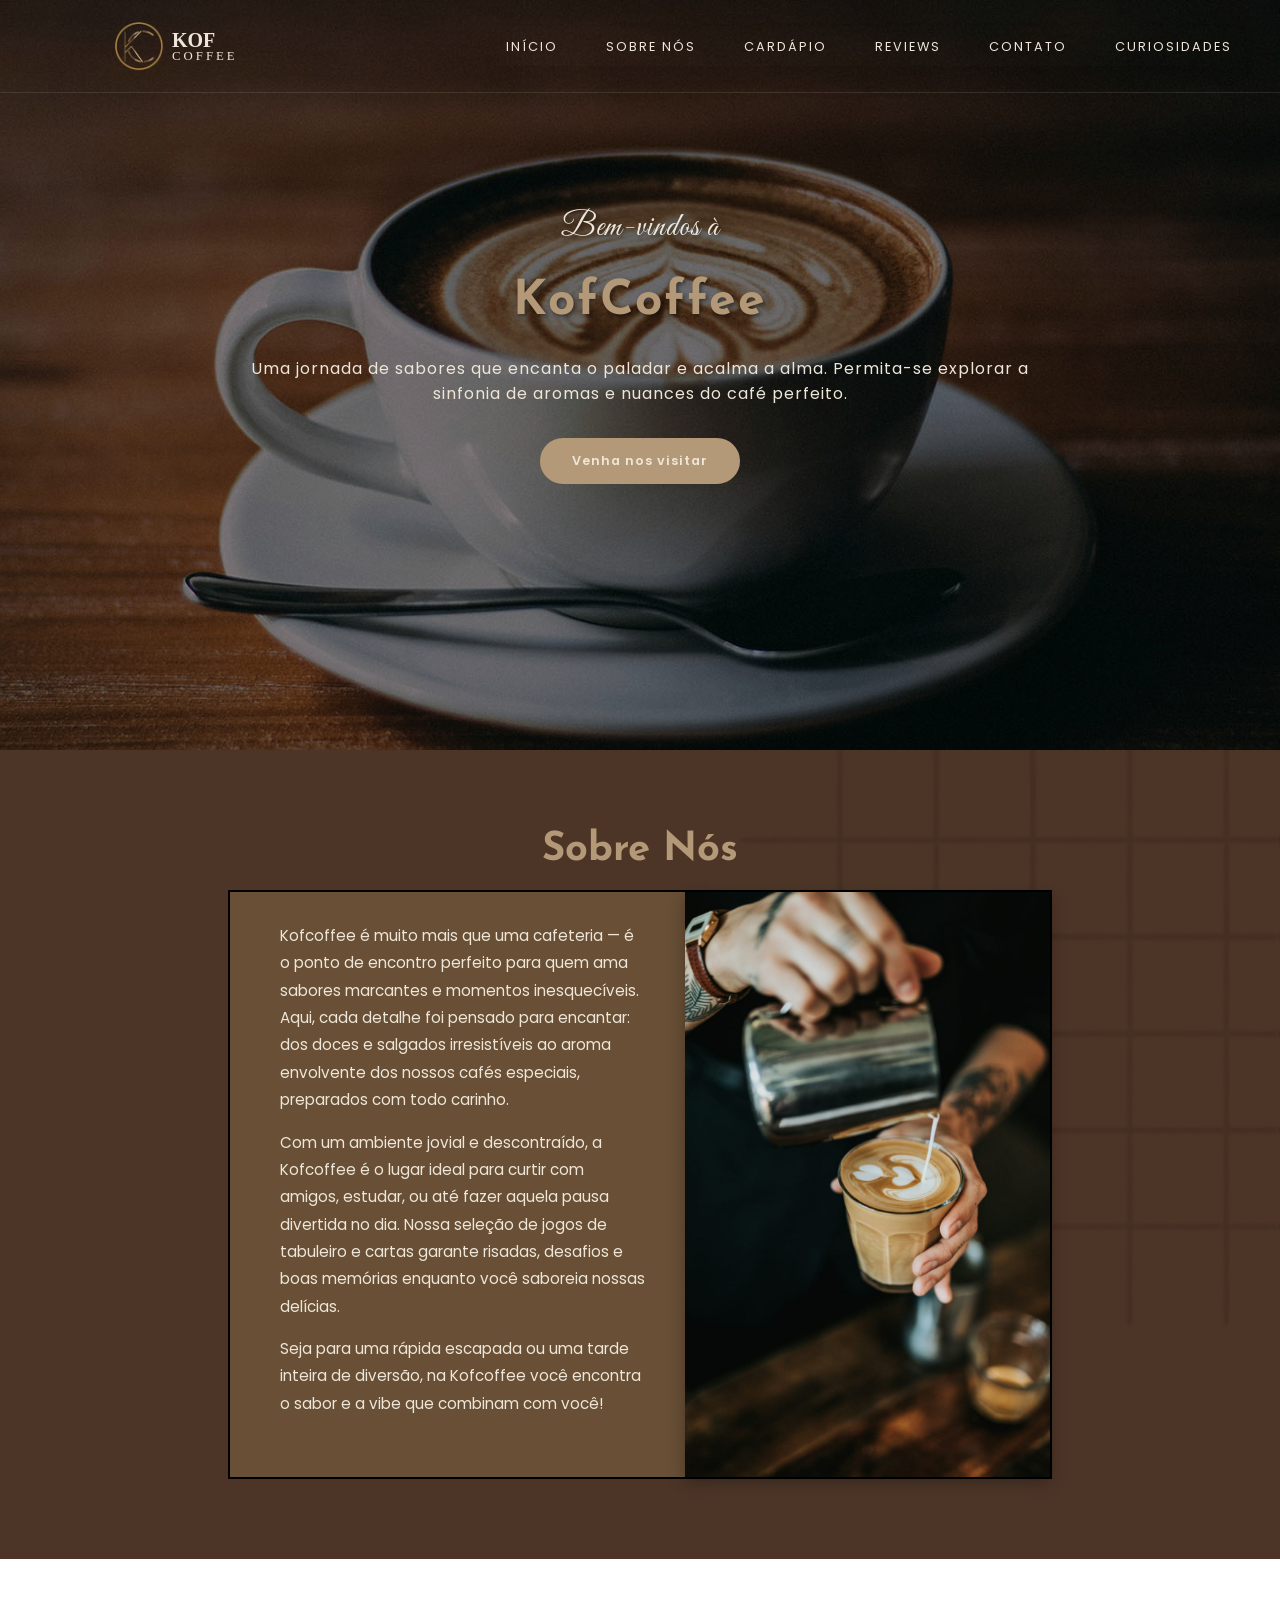
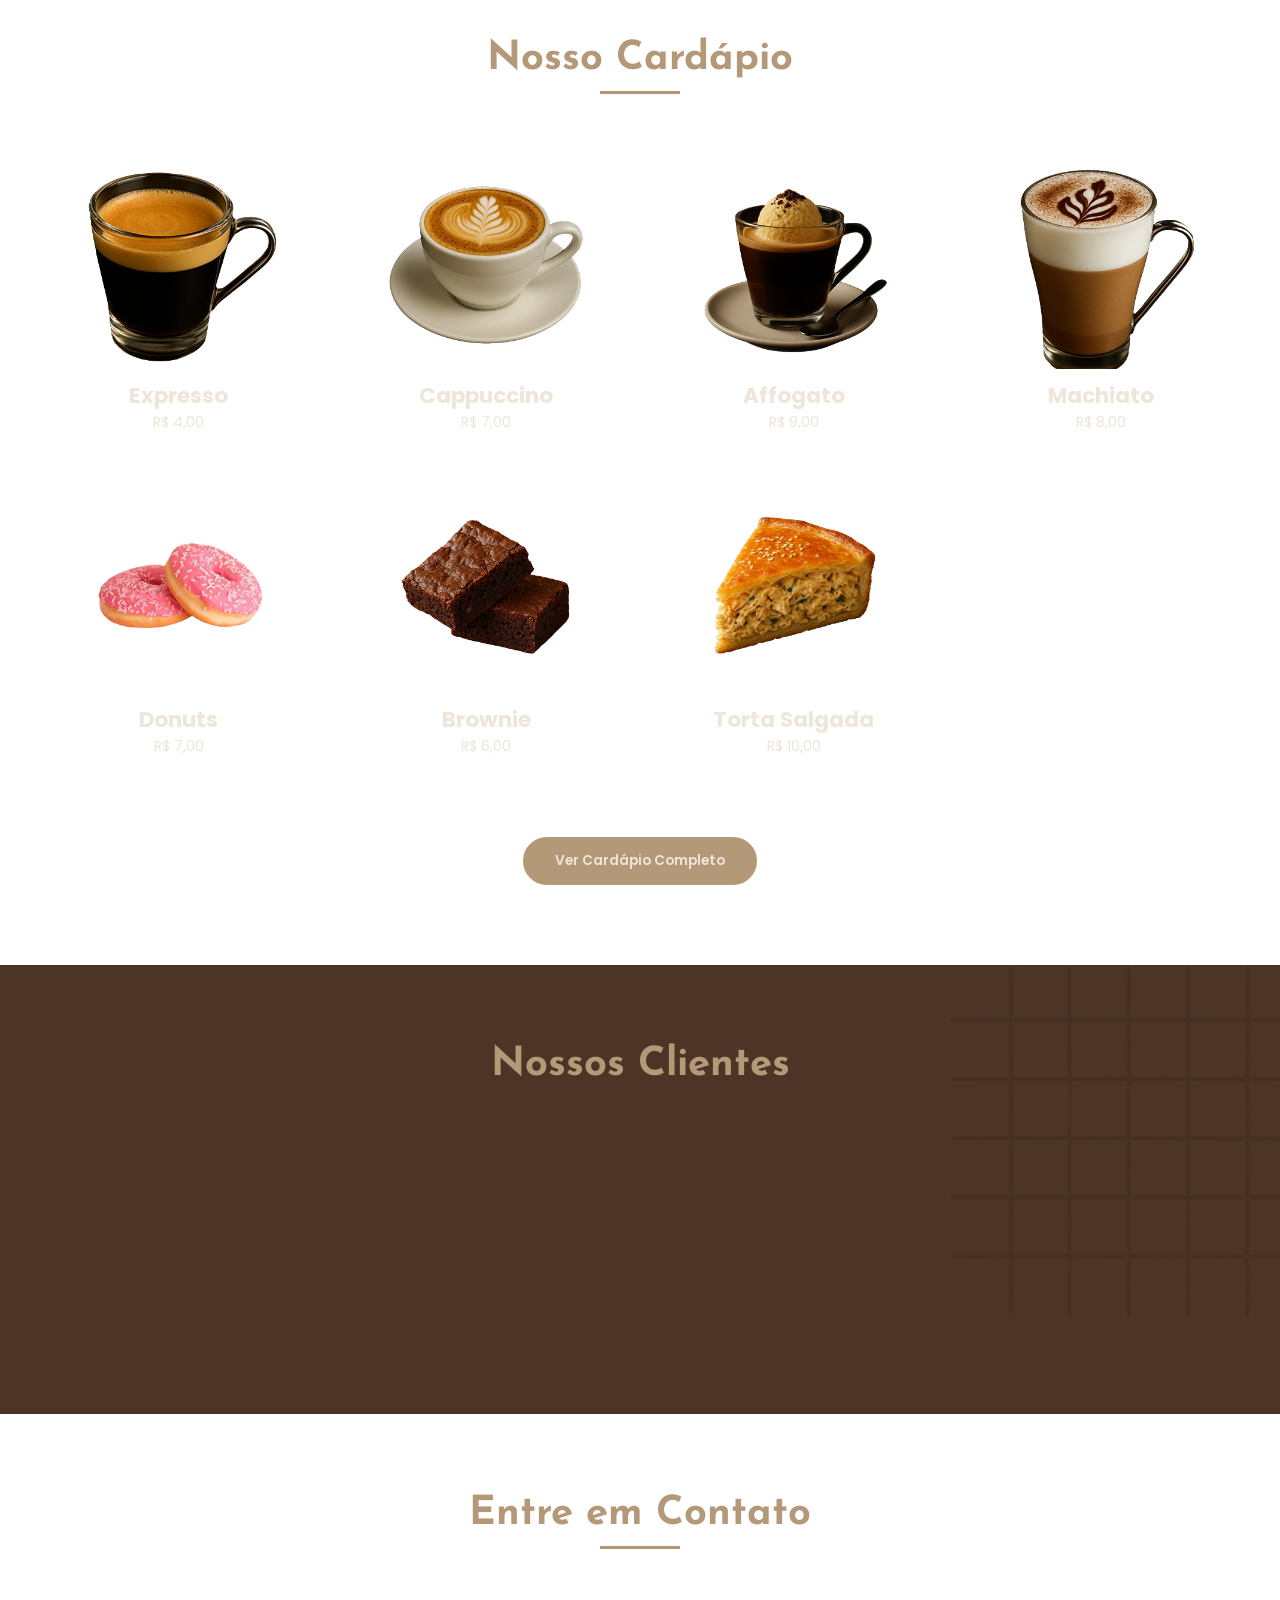
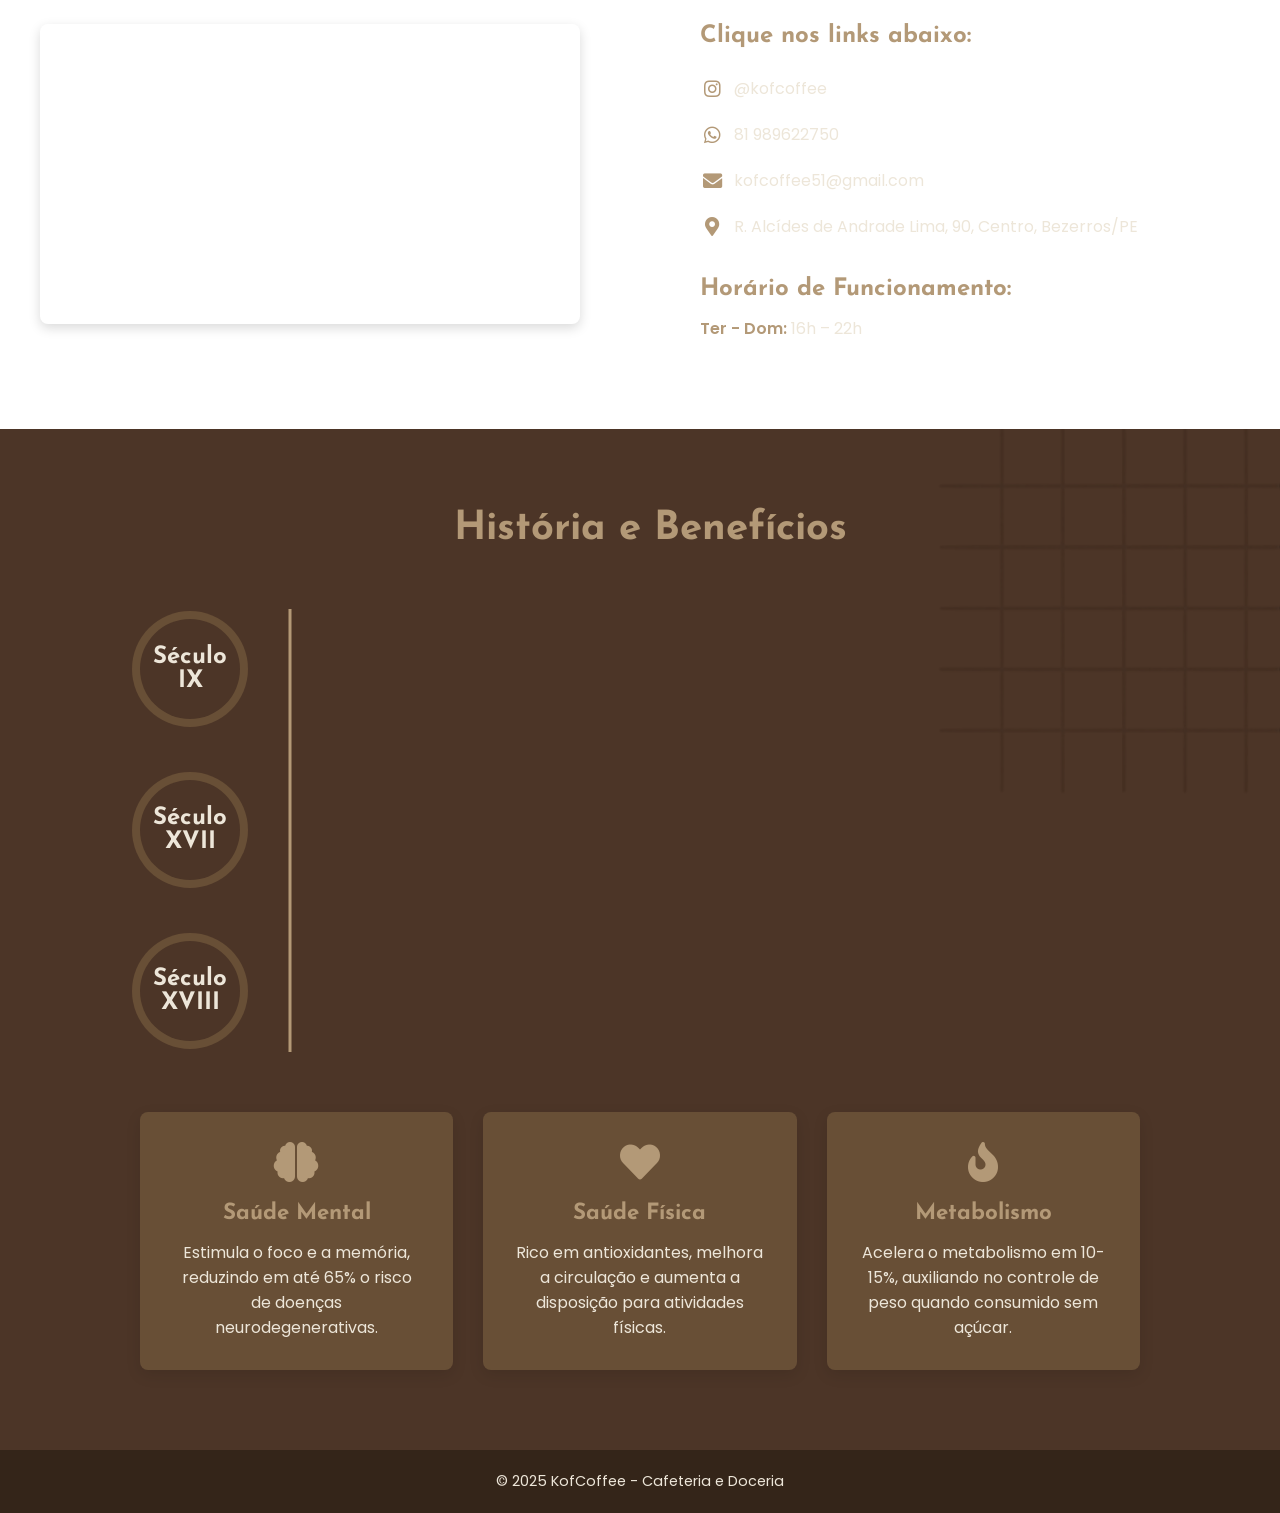
==== commit 6a0d6eda: "att contatos" ====
--- a/index.html
+++ b/index.html
@@ -205,7 +205,7 @@
                 </div>
 
                 <div class="contato-info">
-                    <h2>Encontre-nos através dos links:</h2>
+                    <h2>Clique nos links abaixo:</h2>
                     <div class="info-item">
 
                         <a href="https://instagram.com/kofcoffee" target="_blank">
